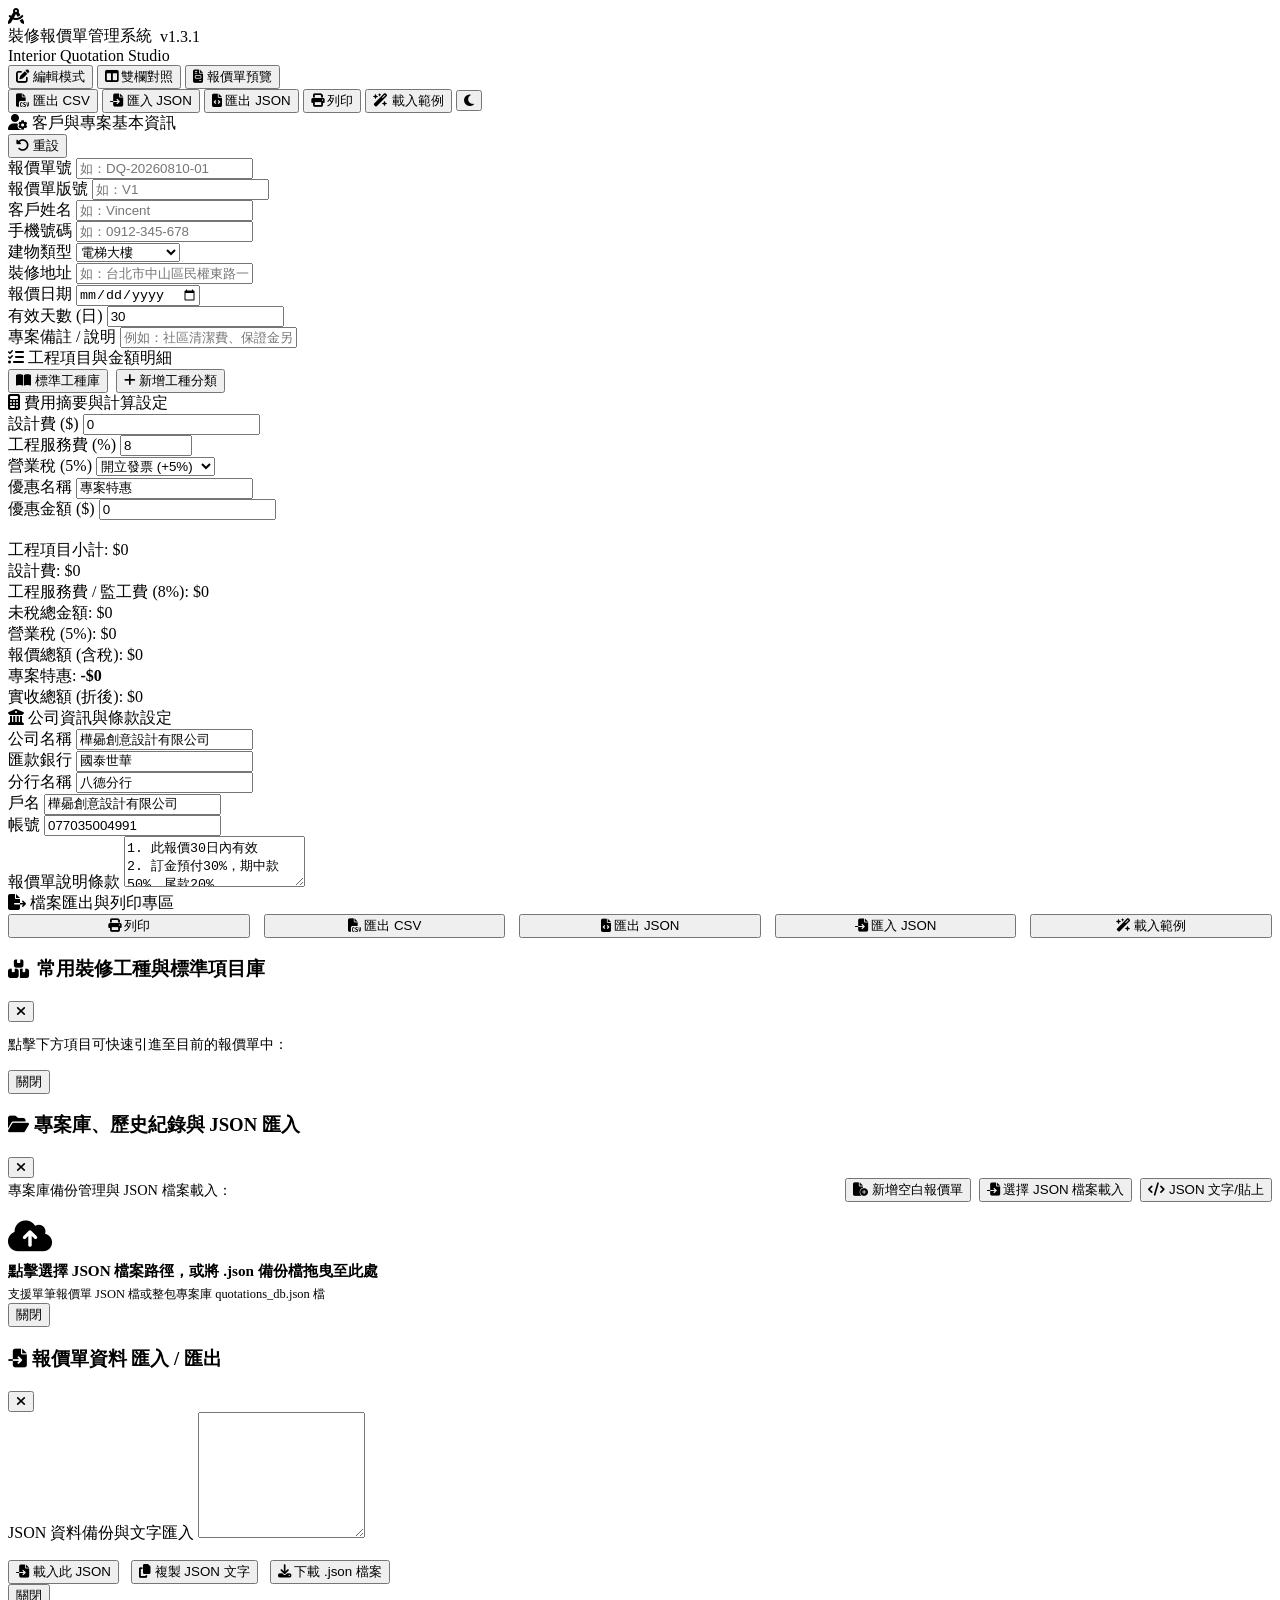
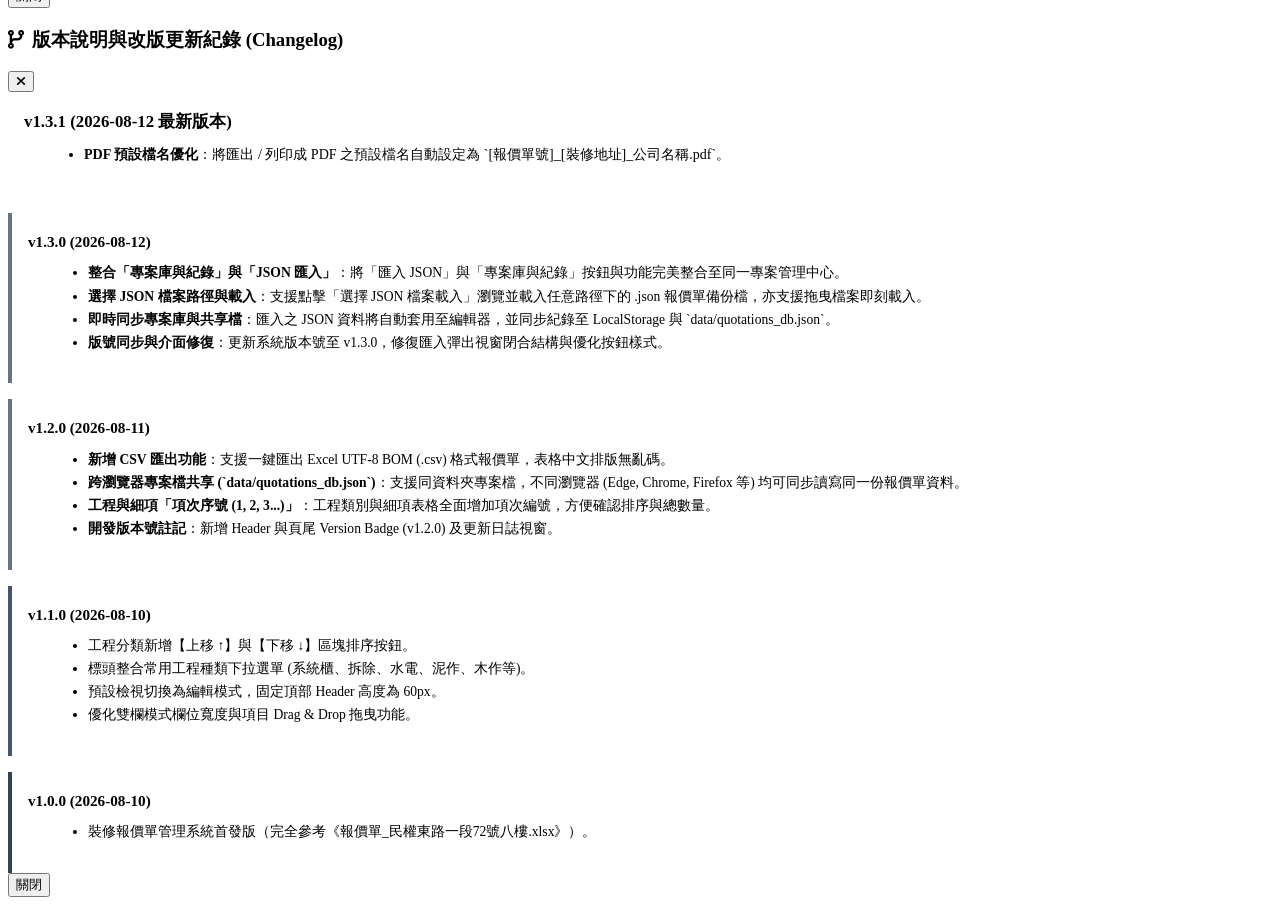
==== HX_quotation/index.html @ 58d7c498 "Create index.html" ====
<!DOCTYPE html>
<html lang="zh-TW" data-theme="light">

<head>
  <meta charset="UTF-8">
  <meta name="viewport" content="width=device-width, initial-scale=1.0">
  <title>室內裝修報價單管理系統 - 樺曏創意設計</title>
  <meta name="description" content="專業室內裝修報價單管理系統，支援項目新增修改刪除、工程小計自動計算、監工服務費與稅額計算、A4 報價單列印匯出。">
  <!-- FontAwesome Icons -->
  <link rel="stylesheet" href="https://cdnjs.cloudflare.com/ajax/libs/font-awesome/6.4.0/css/all.min.css">
  <link rel="stylesheet" href="styles.css">
</head>

<body>

  <!-- App Header -->
  <header class="app-header">
    <div class="brand">
      <div class="brand-icon">
        <i class="fa-solid fa-compass-drafting"></i>
      </div>
      <div>
        <div style="display: flex; align-items: center; gap: 0.5rem;">
          <div class="brand-title">裝修報價單管理系統</div>
          <span class="version-badge" onclick="openChangelogModal()" title="點擊查看版本歷史與更新紀錄">v1.3.1</span>
        </div>
        <div class="brand-subtitle">Interior Quotation Studio</div>
      </div>
    </div>

    <!-- Header Central Navigation & View Switcher -->
    <div class="view-tabs no-print">
      <button class="tab-btn active" id="btnModeEdit" onclick="setAppMode('edit')">
        <i class="fa-solid fa-pen-to-square"></i> 編輯模式
      </button>
      <button class="tab-btn" id="btnModeSplit" onclick="setAppMode('split')">
        <i class="fa-solid fa-columns"></i> 雙欄對照
      </button>
      <button class="tab-btn" id="btnModePreview" onclick="setAppMode('preview')">
        <i class="fa-solid fa-file-invoice"></i> 報價單預覽
      </button>
    </div>

    <!-- Header Actions -->
    <div class="header-actions no-print">
      <button class="btn btn-secondary btn-sm" onclick="exportCsvFile()" title="開啟資料夾選擇路徑匯出 CSV 表格檔">
        <i class="fa-solid fa-file-csv" style="color: var(--accent-amber);"></i> 匯出 CSV
      </button>
      <button class="btn btn-secondary btn-sm" onclick="triggerJsonFileInput()" title="開啟資料夾選擇 .json 檔匯入">
        <i class="fa-solid fa-file-import" style="color: var(--accent-amber);"></i> 匯入 JSON
      </button>
      <button class="btn btn-secondary btn-sm" onclick="downloadJsonFile()" title="開啟資料夾選擇路徑匯出 JSON 檔">
        <i class="fa-solid fa-file-code" style="color: var(--accent-amber);"></i> 匯出 JSON
      </button>
      <button class="btn btn-primary btn-sm" onclick="triggerPrint()" title="列印或儲存為 A4 PDF 報價單">
        <i class="fa-solid fa-print"></i> 列印
      </button>
      <button class="btn btn-secondary btn-sm" onclick="loadSampleData()" title="載入「民權東路一段72號八樓」範例資料">
        <i class="fa-solid fa-wand-magic-sparkles"></i> 載入範例
      </button>
      <button class="btn btn-secondary btn-icon" id="btnThemeToggle" onclick="toggleTheme()" title="切換深色/淺色主題">
        <i class="fa-solid fa-moon"></i>
      </button>
    </div>
  </header>

  <!-- Hidden File Input for JSON import -->
  <input type="file" id="modalJsonFileInput" accept=".json" style="display: none;" onchange="handleModalJsonFileSelect(event)">

  <!-- Main Container -->
  <main class="app-container" id="appContainer">

    <!-- ==================== LEFT COLUMN: EDITOR ==================== -->
    <section class="editor-section no-print" id="editorSection">

      <!-- 1. Client & Project Info Card -->
      <div class="card">
        <div class="card-header">
          <div class="card-title">
            <i class="fa-solid fa-user-gear"></i> 客戶與專案基本資訊
          </div>
          <button class="btn btn-secondary btn-sm" onclick="resetClientInfo()">
            <i class="fa-solid fa-rotate-left"></i> 重設
          </button>
        </div>
        <div class="form-grid">
          <div class="form-group">
            <label class="form-label" for="quoteNo">報價單號</label>
            <input type="text" class="form-control" id="quoteNo" placeholder="如：DQ-20260810-01"
              oninput="updateStateFromForm()">
          </div>
          <div class="form-group">
            <label class="form-label" for="quoteVersion">報價單版號</label>
            <input type="text" class="form-control" id="quoteVersion" placeholder="如：V1"
              oninput="updateStateFromForm()">
          </div>
          <div class="form-group">
            <label class="form-label" for="customerName">客戶姓名</label>
            <input type="text" class="form-control" id="customerName" placeholder="如：Vincent"
              oninput="updateStateFromForm()">
          </div>
          <div class="form-group">
            <label class="form-label" for="customerPhone">手機號碼</label>
            <input type="text" class="form-control" id="customerPhone" placeholder="如：0912-345-678"
              oninput="updateStateFromForm()">
          </div>
          <div class="form-group">
            <label class="form-label" for="propertyType">建物類型</label>
            <select class="form-control" id="propertyType" onchange="updateStateFromForm()">
              <option value="電梯大樓">電梯大樓</option>
              <option value="公寓">傳統公寓</option>
              <option value="透天厝/別墅">透天厝/別墅</option>
              <option value="商業空間">商業空間</option>
              <option value="預售屋/新成屋">預售屋/新成屋</option>
            </select>
          </div>
          <div class="form-group full-width">
            <label class="form-label" for="decorAddress">裝修地址</label>
            <input type="text" class="form-control" id="decorAddress" placeholder="如：台北市中山區民權東路一段72號八樓"
              oninput="updateStateFromForm()">
          </div>
          <div class="form-group">
            <label class="form-label" for="quoteDate">報價日期</label>
            <input type="date" class="form-control" id="quoteDate" onchange="updateStateFromForm()">
          </div>
          <div class="form-group">
            <label class="form-label" for="validDays">有效天數 (日)</label>
            <input type="number" class="form-control" id="validDays" value="30" min="1" oninput="updateStateFromForm()">
          </div>
          <div class="form-group full-width">
            <label class="form-label" for="projectMemo">專案備註 / 說明</label>
            <input type="text" class="form-control" id="projectMemo" placeholder="例如：社區清潔費、保證金另計"
              oninput="updateStateFromForm()">
          </div>
        </div>
      </div>

      <!-- 2. Quotation Items & Categories Editor -->
      <div class="card">
        <div class="card-header">
          <div class="card-title">
            <i class="fa-solid fa-list-check"></i> 工程項目與金額明細
          </div>
          <div style="display: flex; gap: 0.5rem;">
            <button class="btn btn-secondary btn-sm" onclick="openPresetItemsModal()">
              <i class="fa-solid fa-book-open"></i> 標準工種庫
            </button>
            <button class="btn btn-primary btn-sm" onclick="addCategory()">
              <i class="fa-solid fa-plus"></i> 新增工種分類
            </button>
          </div>
        </div>

        <!-- Dynamic Categories & Items Container -->
        <div id="categoriesContainer">
          <!-- Categories cards rendered dynamically via app.js -->
        </div>
      </div>

      <!-- 3. Fee & Tax Calculation Panel -->
      <div class="card">
        <div class="card-header">
          <div class="card-title">
            <i class="fa-solid fa-calculator"></i> 費用摘要與計算設定
          </div>
        </div>
        <div class="form-grid" style="margin-bottom: 1.25rem;">
          <div class="form-group">
            <label class="form-label" for="designFee">設計費 ($)</label>
            <input type="number" class="form-control" id="designFee" value="0" min="0" oninput="updateStateFromForm()">
          </div>
          <div class="form-group">
            <label class="form-label" for="serviceFeePercent">工程服務費 (%)</label>
            <input type="number" class="form-control" id="serviceFeePercent" value="8" min="0" max="100" step="0.5"
              oninput="updateStateFromForm()">
          </div>
          <div class="form-group">
            <label class="form-label" for="enableTax">營業稅 (5%)</label>
            <select class="form-control" id="enableTax" onchange="updateStateFromForm()">
              <option value="true" selected>開立發票 (+5%)</option>
              <option value="false">免開立發票 (0%)</option>
            </select>
          </div>
          <div class="form-group">
            <label class="form-label" for="discountName">優惠名稱</label>
            <input type="text" class="form-control" id="discountName" value="專案特惠" placeholder="如：專案特惠 / 簽約折抵"
              oninput="updateStateFromForm()">
          </div>
          <div class="form-group">
            <label class="form-label" for="discountAmount">優惠金額 ($)</label>
            <input type="number" class="form-control" id="discountAmount" value="0" min="0"
              oninput="updateStateFromForm()">
          </div>
        </div>

        <!-- Real-time Cost Calculation Live Summary Panel -->
        <div class="summary-panel">
          <div class="summary-row">
            <span class="label">工程項目小計:</span>
            <span class="value" id="calcEngSubtotal">$0</span>
          </div>
          <div class="summary-row">
            <span class="label">設計費:</span>
            <span class="value" id="calcDesignFee">$0</span>
          </div>
          <div class="summary-row">
            <span class="label">工程服務費 / 監工費 (<span id="calcServiceRate">8</span>%):</span>
            <span class="value" id="calcServiceFee">$0</span>
          </div>
          <div class="summary-row">
            <span class="label">未稅總金額:</span>
            <span class="value" id="calcUntaxedTotal">$0</span>
          </div>
          <div class="summary-row">
            <span class="label">營業稅 (5%):</span>
            <span class="value" id="calcTaxFee">$0</span>
          </div>
          <div class="summary-row">
            <span class="label">報價總額 (含稅):</span>
            <span class="value" id="calcGrandTotal">$0</span>
          </div>
          <div class="summary-row" id="calcDiscountRow">
            <span class="label" id="calcDiscountName">專案特惠:</span>
            <span class="value" id="calcDiscountAmount" style="color: var(--color-danger); font-weight: 600;">-$0</span>
          </div>
          <div class="summary-row total-row">
            <span class="label">實收總額 (折後):</span>
            <span class="value" id="calcFinalTotal">$0</span>
          </div>
        </div>
      </div>

      <!-- 4. Company Info, Terms & Signature Settings -->
      <div class="card">
        <div class="card-header">
          <div class="card-title">
            <i class="fa-solid fa-building-columns"></i> 公司資訊與條款設定
          </div>
        </div>
        <div class="form-grid">
          <div class="form-group">
            <label class="form-label" for="companyName">公司名稱</label>
            <input type="text" class="form-control" id="companyName" value="樺曏創意設計有限公司" oninput="updateStateFromForm()">
          </div>
          <div class="form-group">
            <label class="form-label" for="bankName">匯款銀行</label>
            <input type="text" class="form-control" id="bankName" value="國泰世華" oninput="updateStateFromForm()">
          </div>
          <div class="form-group">
            <label class="form-label" for="bankBranch">分行名稱</label>
            <input type="text" class="form-control" id="bankBranch" value="八德分行" oninput="updateStateFromForm()">
          </div>
          <div class="form-group">
            <label class="form-label" for="bankAccountName">戶名</label>
            <input type="text" class="form-control" id="bankAccountName" value="樺曏創意設計有限公司"
              oninput="updateStateFromForm()">
          </div>
          <div class="form-group full-width">
            <label class="form-label" for="bankAccountNo">帳號</label>
            <input type="text" class="form-control" id="bankAccountNo" value="077035004991"
              oninput="updateStateFromForm()">
          </div>
          <div class="form-group full-width">
            <label class="form-label" for="termsText">報價單說明條款</label>
            <textarea class="form-control" id="termsText" rows="3" oninput="updateStateFromForm()">1. 此報價30日內有效
2. 訂金預付30%，期中款50%、尾款20%
3. 工程含一年保固</textarea>
          </div>
        </div>
      </div>
      <div class="card">
        <div class="card-header">
          <div class="card-title">
            <i class="fa-solid fa-file-export"></i> 檔案匯出與列印專區
          </div>
        </div>
        <div style="display: flex; flex-wrap: wrap; gap: 0.85rem;">
          <button class="btn btn-primary" onclick="triggerPrint()" title="列印或儲存為 A4 PDF 報價單" style="flex: 1; min-width: 130px;">
            <i class="fa-solid fa-print"></i> 列印
          </button>
          <button class="btn btn-secondary" onclick="exportCsvFile()" title="開啟資料夾選擇路徑匯出 CSV 表格檔" style="flex: 1; min-width: 130px;">
            <i class="fa-solid fa-file-csv" style="color: var(--accent-amber);"></i> 匯出 CSV
          </button>
          <button class="btn btn-secondary" onclick="downloadJsonFile()" title="開啟資料夾選擇路徑匯出 JSON 檔" style="flex: 1; min-width: 130px;">
            <i class="fa-solid fa-file-code" style="color: var(--accent-amber);"></i> 匯出 JSON
          </button>
          <button class="btn btn-secondary" onclick="triggerJsonFileInput()" title="開啟資料夾選擇 .json 檔匯入" style="flex: 1; min-width: 130px;">
            <i class="fa-solid fa-file-import" style="color: var(--accent-amber);"></i> 匯入 JSON
          </button>
          <button class="btn btn-secondary" onclick="loadSampleData()" title="載入「民權東路一段72號八樓」範例資料" style="flex: 1; min-width: 130px;">
            <i class="fa-solid fa-wand-magic-sparkles"></i> 載入範例
          </button>
        </div>
      </div>

    </section>

    <!-- ==================== RIGHT COLUMN: LIVE PREVIEW ==================== -->
    <section class="preview-section" id="previewSection" style="display: none;">
      <div class="preview-container">

        <!-- Standard A4 Printed Quote Paper Format -->
        <div class="quote-paper" id="quotePaper">
          <div class="quote-header-title" id="prevCompanyName">樺曏創意設計有限公司</div>
          <div
            style="text-align: center; font-size: 14pt; font-weight: 700; color: #334155; margin-bottom: 14px; letter-spacing: 0.1em;">
            工程報價單
          </div>

          <!-- Top Client / Info Grid -->
          <div class="info-grid">
            <div>
              <div class="info-item"><span class="info-label">客戶姓名：</span><span class="info-val"
                  id="prevCustomerName">Vincent</span></div>
              <div class="info-item"><span class="info-label">聯絡電話：</span><span class="info-val"
                  id="prevCustomerPhone">0912-345-678</span></div>
              <div class="info-item"><span class="info-label">裝修地址：</span><span class="info-val"
                  id="prevDecorAddress">台北市中山區民權東路一段72號八樓</span></div>
              <div class="info-item"><span class="info-label">建物類型：</span><span class="info-val"
                  id="prevPropertyType">電梯大樓</span></div>
            </div>
            <div>
              <div class="info-item"><span class="info-label">報價單號：</span><span class="info-val"
                  id="prevQuoteNo">DQ-20260810-01</span></div>
              <div class="info-item"><span class="info-label">報價版號：</span><span class="info-val"
                  id="prevQuoteVersion">V1</span></div>
              <div class="info-item"><span class="info-label">報價日期：</span><span class="info-val"
                  id="prevQuoteDate">2026-08-10</span></div>
              <div class="info-item"><span class="info-label">有效日期：</span><span class="info-val"
                  id="prevValidDate">2026-09-09</span></div>
              <div class="info-item"><span class="info-label">備註說明：</span><span class="info-val"
                  id="prevProjectMemo">社區清潔費、保證金另計</span></div>
            </div>
          </div>

          <!-- Items Table -->
          <table class="preview-table">
            <thead>
              <tr>
                <th style="width: 8%; white-space: nowrap;">項次</th>
                <th style="width: 14%;">工種</th>
                <th style="width: 24%;">項目名稱</th>
                <th style="width: 19%;">規格說明</th>
                <th style="width: 7%;">數量</th>
                <th style="width: 7%;">單位</th>
                <th style="width: 9%;">單價</th>
                <th style="width: 12%;">複價(元)</th>
              </tr>
            </thead>
            <tbody id="prevItemsBody">
              <!-- Dynamically populated from JS -->
            </tbody>
          </table>

          <!-- Bottom Cost Summary Block -->
          <div class="summary-block">
            <table class="summary-table">
              <tr>
                <td class="sum-label">工程小計</td>
                <td class="sum-val" id="prevEngSubtotal">$0</td>
              </tr>
              <tr>
                <td class="sum-label">設計費</td>
                <td class="sum-val" id="prevDesignFee">$0</td>
              </tr>
              <tr>
                <td class="sum-label">工程服務費 (<span id="prevServiceRate">8</span>%)</td>
                <td class="sum-val" id="prevServiceFee">$0</td>
              </tr>
              <tr>
                <td class="sum-label">未稅金額</td>
                <td class="sum-val" id="prevUntaxedTotal">$0</td>
              </tr>
              <tr>
                <td class="sum-label">營業稅 (5%)</td>
                <td class="sum-val" id="prevTaxFee">$0</td>
              </tr>
              <tr>
                <td class="sum-label">報價總額 (含稅)</td>
                <td class="sum-val" id="prevGrandTotal">$0</td>
              </tr>
              <tr id="prevDiscountRow">
                <td class="sum-label" id="prevDiscountName">專案特惠</td>
                <td class="sum-val" id="prevDiscountAmount" style="color: #dc2626;">-$0</td>
              </tr>
              <tr class="grand-total">
                <td class="sum-label">實收總額</td>
                <td class="sum-val" id="prevFinalTotal">$0</td>
              </tr>
            </table>
          </div>

          <!-- Notes & Terms -->
          <div class="notes-block">
            <div class="notes-title">報價條款與說明：</div>
            <div id="prevTermsText" style="white-space: pre-line; line-height: 1.6;">
              1. 此報價30日內有效
              2. 訂金預付30%，期中款50%、尾款20%
              3. 工程含一年保固
            </div>
          </div>

          <!-- Payment Info -->
          <div class="notes-block" style="background: #f1f5f9;">
            <div class="notes-title">匯款帳號資訊：</div>
            <div>
              銀行：<span id="prevBankName" style="font-weight: 600;">國泰世華</span>
              (<span id="prevBankBranch">八德分行</span>) &nbsp;|&nbsp;
              戶名：<span id="prevBankAccountName" style="font-weight: 600;">樺曏創意設計有限公司</span> &nbsp;|&nbsp;
              帳號：<span id="prevBankAccountNo" style="font-weight: 700; font-family: monospace;">077035004991</span>
            </div>
          </div>

          <!-- Signatures -->
          <div class="signature-grid">
            <div class="signature-box">
              <strong>公司簽章</strong>
              <div style="margin-top: 8px; display: flex; justify-content: center; align-items: center; min-height: 170px;">
                <img src="公司章.jpg" alt="公司簽章" style="max-height: 170px; max-width: 300px; object-fit: contain;" onerror="this.style.display='none'">
              </div>
            </div>
            <div class="signature-box">
              <strong>客戶簽章</strong>
            </div>
          </div>

        </div>

      </div>
    </section>

  </main>

  <!-- ==================== MODALS ==================== -->

  <!-- Modal 1: Preset Standard Items Catalog -->
  <div class="modal-overlay" id="presetModal">
    <div class="modal-container">
      <div class="modal-header">
        <h3 style="display: flex; align-items: center; gap: 0.5rem;">
          <i class="fa-solid fa-boxes-stacked" style="color: var(--accent-amber);"></i>
          常用裝修工種與標準項目庫
        </h3>
        <button class="btn btn-secondary btn-icon" onclick="closePresetItemsModal()">
          <i class="fa-solid fa-xmark"></i>
        </button>
      </div>
      <div class="modal-body">
        <p style="color: var(--text-muted); font-size: 0.85rem; margin-bottom: 1rem;">
          點擊下方項目可快速引進至目前的報價單中：
        </p>
        <div class="preset-grid" id="presetItemsGrid">
          <!-- Populated from JS -->
        </div>
      </div>
      <div class="modal-footer">
        <button class="btn btn-secondary" onclick="closePresetItemsModal()">關閉</button>
      </div>
    </div>
  </div>

  <!-- Modal 2: Saved Quotes Manager & Integrated JSON Import -->
  <div class="modal-overlay" id="savedQuotesModal">
    <div class="modal-container">
      <!-- Hidden File Input for selecting JSON file path -->
      <input type="file" id="modalJsonFileInput" accept=".json" style="display: none;" onchange="handleModalJsonFileSelect(event)">
      
      <div class="modal-header">
        <h3><i class="fa-solid fa-folder-open" style="color: var(--accent-amber);"></i> 專案庫、歷史紀錄與 JSON 匯入</h3>
        <button class="btn btn-secondary btn-icon" onclick="closeSavedQuotesModal()">
          <i class="fa-solid fa-xmark"></i>
        </button>
      </div>
      <div class="modal-body">
        <div style="display: flex; justify-content: space-between; align-items: center; margin-bottom: 1rem; flex-wrap: wrap; gap: 0.5rem;">
          <span style="font-size: 0.9rem; color: var(--text-muted);">專案庫備份管理與 JSON 檔案載入：</span>
          <div style="display: flex; gap: 0.5rem;">
            <button class="btn btn-primary btn-sm" onclick="createNewQuote()">
              <i class="fa-solid fa-file-circle-plus"></i> 新增空白報價單
            </button>
            <button class="btn btn-secondary btn-sm" onclick="triggerJsonFileInput()">
              <i class="fa-solid fa-file-import" style="color: var(--accent-amber);"></i> 選擇 JSON 檔案載入
            </button>
            <button class="btn btn-secondary btn-sm" onclick="toggleJsonTextPanel()">
              <i class="fa-solid fa-code"></i> JSON 文字/貼上
            </button>
          </div>
        </div>

        <!-- Drag and Drop Dropzone -->
        <div class="json-dropzone" id="jsonDropzone" 
             ondragover="handleJsonDragOver(event)" 
             ondragleave="handleJsonDragLeave(event)" 
             ondrop="handleJsonDrop(event)"
             onclick="triggerJsonFileInput()">
          <i class="fa-solid fa-cloud-arrow-up" style="font-size: 2.2rem; color: var(--accent-amber); margin-bottom: 0.5rem;"></i>
          <div style="font-weight: 600; font-size: 0.95rem; color: var(--text-main);">
            點擊選擇 JSON 檔案路徑，或將 .json 備份檔拖曳至此處
          </div>
          <div style="font-size: 0.78rem; color: var(--text-dim); margin-top: 0.25rem;">
            支援單筆報價單 JSON 檔或整包專案庫 quotations_db.json 檔
          </div>
        </div>

        <!-- Collapsible JSON Text Panel -->
        <div id="jsonTextPanel" style="display: none; margin-bottom: 1.25rem; background: var(--bg-card); padding: 1rem; border-radius: var(--radius-md); border: 1px solid var(--border-color);">
          <div class="form-group" style="margin-bottom: 0.75rem;">
            <label class="form-label" for="jsonTextArea">JSON 資料備份與貼上匯入</label>
            <textarea class="form-control" id="jsonTextArea" rows="6"
              style="font-family: var(--font-mono); font-size: 0.8rem;" placeholder="貼上 JSON 報價單資料內容..."></textarea>
          </div>
          <div style="display: flex; gap: 0.75rem;">
            <button class="btn btn-primary btn-sm" onclick="importJsonText()">
              <i class="fa-solid fa-file-import"></i> 載入文字 JSON
            </button>
            <button class="btn btn-secondary btn-sm" onclick="copyJsonText()">
              <i class="fa-solid fa-copy"></i> 複製目前 JSON
            </button>
            <button class="btn btn-secondary btn-sm" onclick="downloadJsonFile()">
              <i class="fa-solid fa-download"></i> 下載 JSON 檔
            </button>
          </div>
        </div>

        <div id="savedQuotesList" style="display: flex; flex-direction: column; gap: 0.75rem;">
          <!-- Populated from JS -->
        </div>
      </div>
      <div class="modal-footer">
        <button class="btn btn-secondary" onclick="closeSavedQuotesModal()">關閉</button>
      </div>
    </div>
  </div>

  <!-- Modal 3: Import / Export JSON (Retained for backup compatibility) -->
  <div class="modal-overlay" id="importExportModal">
    <div class="modal-container">
      <div class="modal-header">
        <h3><i class="fa-solid fa-file-import" style="color: var(--accent-amber);"></i> 報價單資料 匯入 / 匯出</h3>
        <button class="btn btn-secondary btn-icon" onclick="closeImportExportModal()">
          <i class="fa-solid fa-xmark"></i>
        </button>
      </div>
      <div class="modal-body">
        <div class="form-group" style="margin-bottom: 1rem;">
          <label class="form-label" for="jsonTextAreaModal3">JSON 資料備份與文字匯入</label>
          <textarea class="form-control" id="jsonTextAreaModal3" rows="8"
            style="font-family: var(--font-mono); font-size: 0.8rem;"></textarea>
        </div>
        <div style="display: flex; gap: 0.75rem; flex-wrap: wrap;">
          <button class="btn btn-primary btn-sm" onclick="importJsonTextModal3()">
            <i class="fa-solid fa-file-import"></i> 載入此 JSON
          </button>
          <button class="btn btn-secondary btn-sm" onclick="copyJsonText()">
            <i class="fa-solid fa-copy"></i> 複製 JSON 文字
          </button>
          <button class="btn btn-secondary btn-sm" onclick="downloadJsonFile()">
            <i class="fa-solid fa-download"></i> 下載 .json 檔案
          </button>
        </div>
      </div>
      <div class="modal-footer">
        <button class="btn btn-secondary" onclick="closeImportExportModal()">關閉</button>
      </div>
    </div>
  </div>

  <!-- Modal 4: Version Changelog Modal -->
  <div class="modal-overlay" id="changelogModal">
    <div class="modal-container">
      <div class="modal-header">
        <h3 style="display: flex; align-items: center; gap: 0.5rem;">
          <i class="fa-solid fa-code-branch" style="color: var(--accent-amber);"></i>
          版本說明與改版更新紀錄 (Changelog)
        </h3>
        <button class="btn btn-secondary btn-icon" onclick="closeChangelogModal()">
          <i class="fa-solid fa-xmark"></i>
        </button>
      </div>
      <div class="modal-body" style="line-height: 1.7;">
        <div style="background: var(--bg-input); padding: 1rem; border-radius: var(--radius-md); border-left: 4px solid var(--accent-amber); margin-bottom: 1rem;">
          <div style="font-weight: 700; color: var(--accent-amber); font-size: 1.05rem;">
            v1.3.1 (2026-08-12 最新版本)
          </div>
          <ul style="margin-left: 1.25rem; font-size: 0.88rem; color: var(--text-main); margin-top: 0.4rem;">
            <li><strong>PDF 預設檔名優化</strong>：將匯出 / 列印成 PDF 之預設檔名自動設定為 `[報價單號]_[裝修地址]_公司名稱.pdf`。</li>
          </ul>
        </div>

        <div style="background: var(--bg-input); padding: 1rem; border-radius: var(--radius-md); border-left: 4px solid #64748b; margin-bottom: 1rem;">
          <div style="font-weight: 700; color: var(--text-main); font-size: 0.95rem;">
            v1.3.0 (2026-08-12)
          </div>
          <ul style="margin-left: 1.25rem; font-size: 0.85rem; color: var(--text-muted); margin-top: 0.4rem;">
            <li><strong>整合「專案庫與紀錄」與「JSON 匯入」</strong>：將「匯入 JSON」與「專案庫與紀錄」按鈕與功能完美整合至同一專案管理中心。</li>
            <li><strong>選擇 JSON 檔案路徑與載入</strong>：支援點擊「選擇 JSON 檔案載入」瀏覽並載入任意路徑下的 .json 報價單備份檔，亦支援拖曳檔案即刻載入。</li>
            <li><strong>即時同步專案庫與共享檔</strong>：匯入之 JSON 資料將自動套用至編輯器，並同步紀錄至 LocalStorage 與 `data/quotations_db.json`。</li>
            <li><strong>版號同步與介面修復</strong>：更新系統版本號至 v1.3.0，修復匯入彈出視窗閉合結構與優化按鈕樣式。</li>
          </ul>
        </div>

        <div style="background: var(--bg-input); padding: 1rem; border-radius: var(--radius-md); border-left: 4px solid #64748b; margin-bottom: 1rem;">
          <div style="font-weight: 700; color: var(--text-main); font-size: 0.95rem;">
            v1.2.0 (2026-08-11)
          </div>
          <ul style="margin-left: 1.25rem; font-size: 0.85rem; color: var(--text-muted); margin-top: 0.4rem;">
            <li><strong>新增 CSV 匯出功能</strong>：支援一鍵匯出 Excel UTF-8 BOM (.csv) 格式報價單，表格中文排版無亂碼。</li>
            <li><strong>跨瀏覽器專案檔共享 (`data/quotations_db.json`)</strong>：支援同資料夾專案檔，不同瀏覽器 (Edge, Chrome, Firefox 等) 均可同步讀寫同一份報價單資料。</li>
            <li><strong>工程與細項「項次序號 (1, 2, 3...)」</strong>：工程類別與細項表格全面增加項次編號，方便確認排序與總數量。</li>
            <li><strong>開發版本號註記</strong>：新增 Header 與頁尾 Version Badge (v1.2.0) 及更新日誌視窗。</li>
          </ul>
        </div>

        <div style="background: var(--bg-input); padding: 1rem; border-radius: var(--radius-md); border-left: 4px solid #475569; margin-bottom: 1rem;">
          <div style="font-weight: 700; color: var(--text-main); font-size: 0.95rem;">
            v1.1.0 (2026-08-10)
          </div>
          <ul style="margin-left: 1.25rem; font-size: 0.85rem; color: var(--text-muted); margin-top: 0.4rem;">
            <li>工程分類新增【上移 ↑】與【下移 ↓】區塊排序按鈕。</li>
            <li>標頭整合常用工程種類下拉選單 (系統櫃、拆除、水電、泥作、木作等)。</li>
            <li>預設檢視切換為編輯模式，固定頂部 Header 高度為 60px。</li>
            <li>優化雙欄模式欄位寬度與項目 Drag & Drop 拖曳功能。</li>
          </ul>
        </div>

        <div style="background: var(--bg-input); padding: 1rem; border-radius: var(--radius-md); border-left: 4px solid #334155;">
          <div style="font-weight: 700; color: var(--text-main); font-size: 0.95rem;">
            v1.0.0 (2026-08-10)
          </div>
          <ul style="margin-left: 1.25rem; font-size: 0.85rem; color: var(--text-muted); margin-top: 0.4rem;">
            <li>裝修報價單管理系統首發版（完全參考《報價單_民權東路一段72號八樓.xlsx》）。</li>
          </ul>
        </div>
      </div>
      <div class="modal-footer">
        <button class="btn btn-secondary" onclick="closeChangelogModal()">關閉</button>
      </div>
    </div>
  </div>

  <script src="app.js"></script>
</body>

</html>
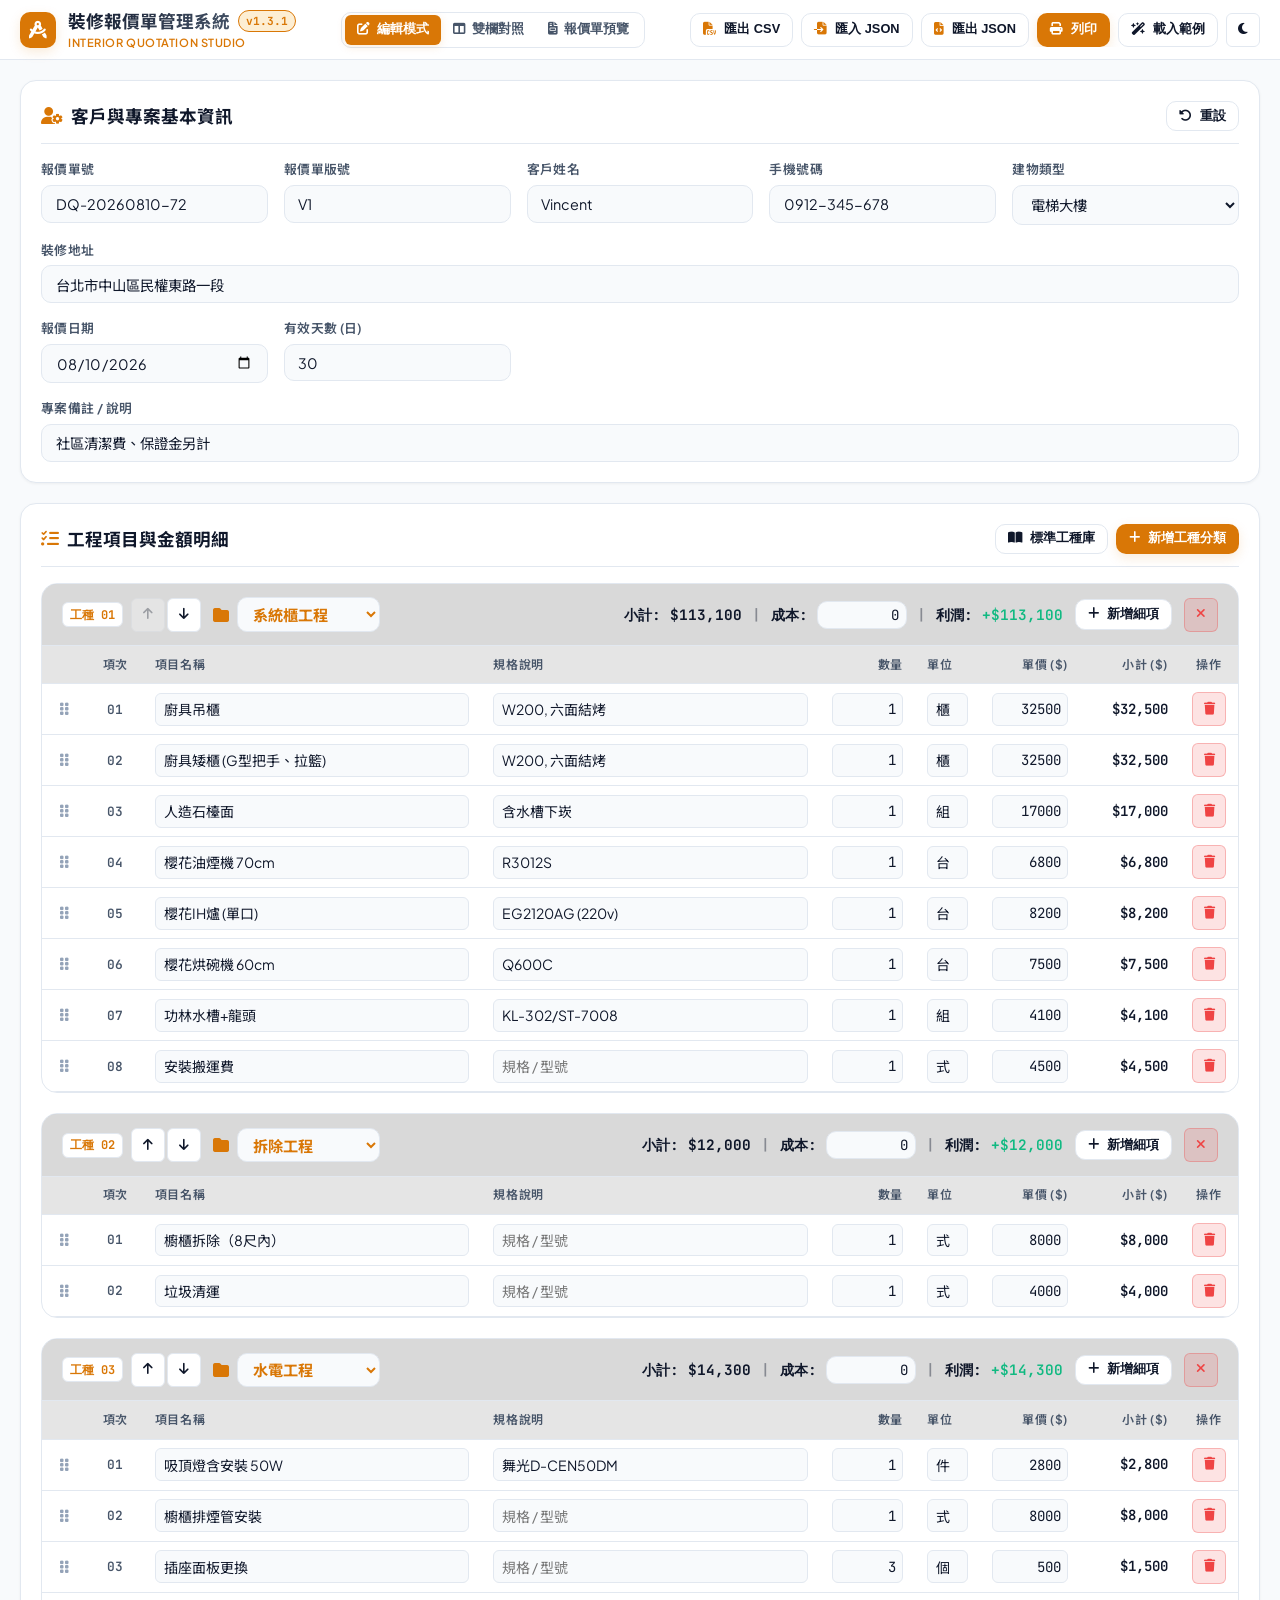
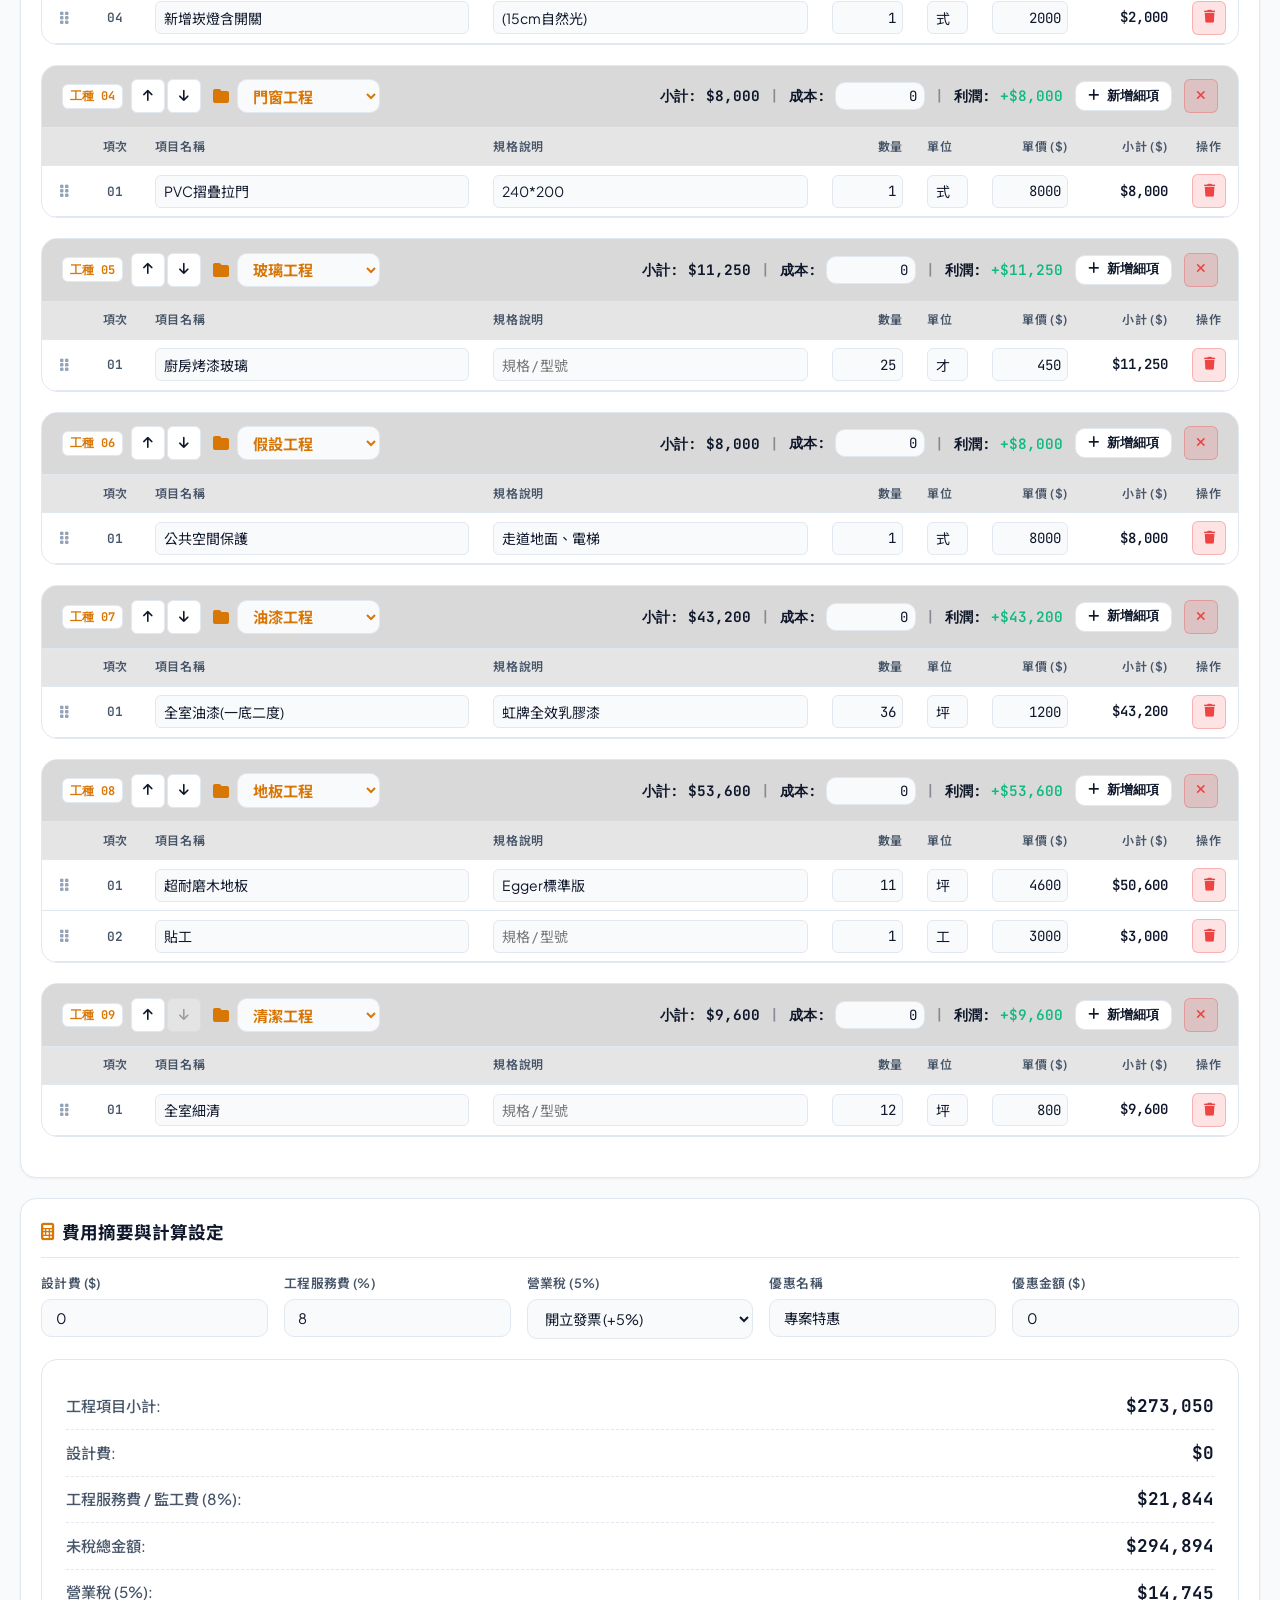
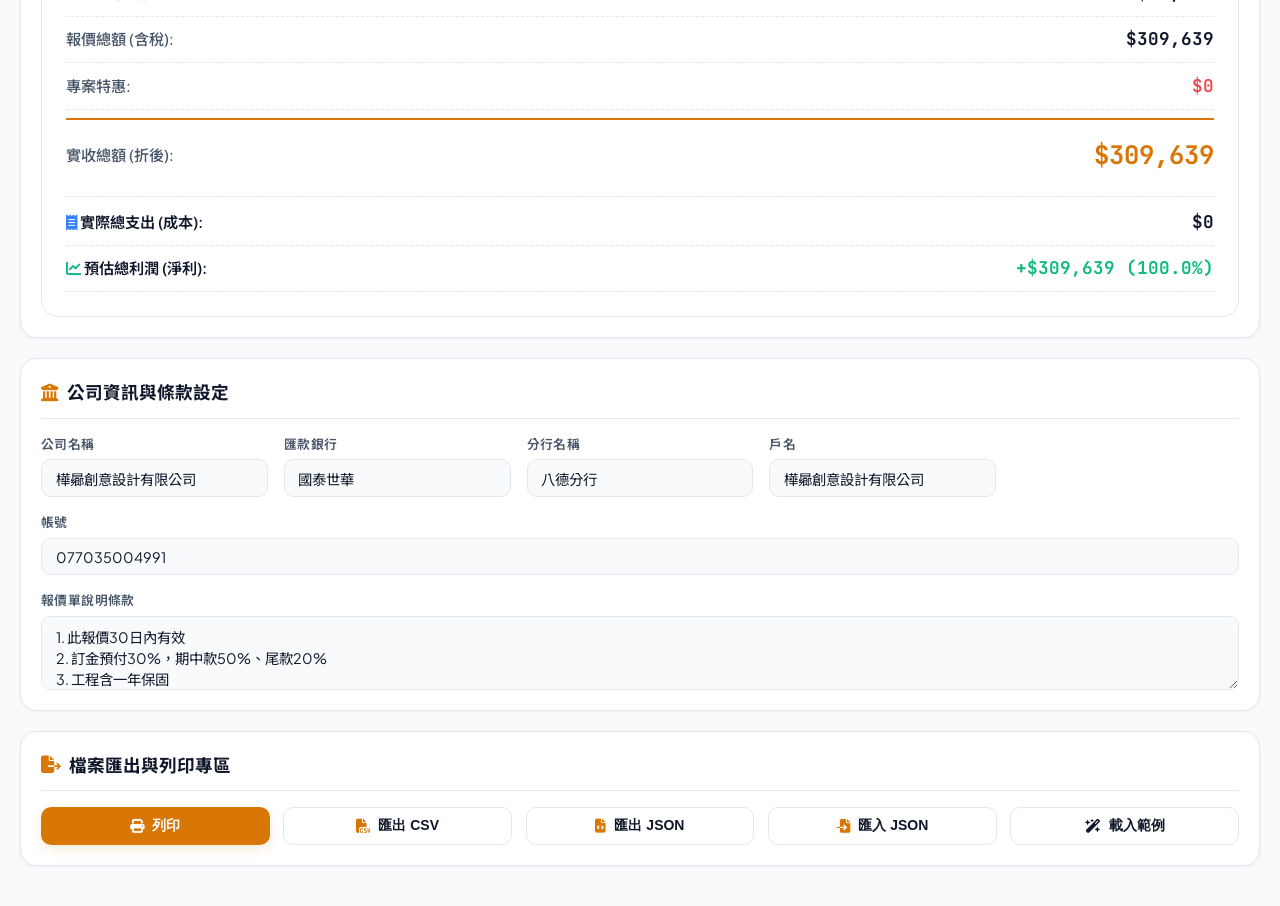
==== commit 78375d42: "Add files via upload" ====
--- a/HX_quotation/index.html
+++ b/HX_quotation/index.html
@@ -226,6 +226,19 @@
           <div class="summary-row total-row">
             <span class="label">實收總額 (折後):</span>
             <span class="value" id="calcFinalTotal">$0</span>
+          </div>
+          <!-- Internal Cost & Profit Real-time Calculation -->
+          <div class="summary-row internal-profit-row" style="margin-top: 0.75rem; padding-top: 0.75rem; border-top: 1px dashed var(--border-color);">
+            <span class="label" style="color: var(--text-main); font-weight: 600;">
+              <i class="fa-solid fa-receipt" style="color: var(--color-info);"></i> 實際總支出 (成本):
+            </span>
+            <span class="value" id="calcTotalExpense" style="color: var(--text-main); font-weight: 700;">$0</span>
+          </div>
+          <div class="summary-row internal-profit-row">
+            <span class="label" style="color: var(--text-main); font-weight: 600;">
+              <i class="fa-solid fa-chart-line" style="color: var(--color-success);"></i> 預估總利潤 (淨利):
+            </span>
+            <span class="value" id="calcTotalProfit" style="color: var(--color-success); font-weight: 700;">$0 (0.0%)</span>
           </div>
         </div>
       </div>
@@ -352,51 +365,54 @@
             </tbody>
           </table>
 
-          <!-- Bottom Cost Summary Block -->
-          <div class="summary-block">
-            <table class="summary-table">
-              <tr>
-                <td class="sum-label">工程小計</td>
-                <td class="sum-val" id="prevEngSubtotal">$0</td>
-              </tr>
-              <tr>
-                <td class="sum-label">設計費</td>
-                <td class="sum-val" id="prevDesignFee">$0</td>
-              </tr>
-              <tr>
-                <td class="sum-label">工程服務費 (<span id="prevServiceRate">8</span>%)</td>
-                <td class="sum-val" id="prevServiceFee">$0</td>
-              </tr>
-              <tr>
-                <td class="sum-label">未稅金額</td>
-                <td class="sum-val" id="prevUntaxedTotal">$0</td>
-              </tr>
-              <tr>
-                <td class="sum-label">營業稅 (5%)</td>
-                <td class="sum-val" id="prevTaxFee">$0</td>
-              </tr>
-              <tr>
-                <td class="sum-label">報價總額 (含稅)</td>
-                <td class="sum-val" id="prevGrandTotal">$0</td>
-              </tr>
-              <tr id="prevDiscountRow">
-                <td class="sum-label" id="prevDiscountName">專案特惠</td>
-                <td class="sum-val" id="prevDiscountAmount" style="color: #dc2626;">-$0</td>
-              </tr>
-              <tr class="grand-total">
-                <td class="sum-label">實收總額</td>
-                <td class="sum-val" id="prevFinalTotal">$0</td>
-              </tr>
-            </table>
-          </div>
-
-          <!-- Notes & Terms -->
-          <div class="notes-block">
-            <div class="notes-title">報價條款與說明：</div>
-            <div id="prevTermsText" style="white-space: pre-line; line-height: 1.6;">
-              1. 此報價30日內有效
-              2. 訂金預付30%，期中款50%、尾款20%
-              3. 工程含一年保固
+          <!-- Bottom Section: Terms & Cost Summary side-by-side -->
+          <div class="bottom-flex-block">
+            <!-- Notes & Terms -->
+            <div class="notes-block terms-flex-item">
+              <div class="notes-title">報價條款與說明：</div>
+              <div id="prevTermsText" style="white-space: pre-line; line-height: 1.6;">
+                1. 此報價30日內有效
+                2. 訂金預付30%，期中款50%、尾款20%
+                3. 工程含一年保固
+              </div>
+            </div>
+
+            <!-- Bottom Cost Summary Block -->
+            <div class="summary-block summary-flex-item">
+              <table class="summary-table">
+                <tr>
+                  <td class="sum-label">工程小計</td>
+                  <td class="sum-val" id="prevEngSubtotal">$0</td>
+                </tr>
+                <tr>
+                  <td class="sum-label">設計費</td>
+                  <td class="sum-val" id="prevDesignFee">$0</td>
+                </tr>
+                <tr>
+                  <td class="sum-label">工程服務費 (<span id="prevServiceRate">8</span>%)</td>
+                  <td class="sum-val" id="prevServiceFee">$0</td>
+                </tr>
+                <tr>
+                  <td class="sum-label">未稅金額</td>
+                  <td class="sum-val" id="prevUntaxedTotal">$0</td>
+                </tr>
+                <tr>
+                  <td class="sum-label">營業稅 (5%)</td>
+                  <td class="sum-val" id="prevTaxFee">$0</td>
+                </tr>
+                <tr>
+                  <td class="sum-label">報價總額 (含稅)</td>
+                  <td class="sum-val" id="prevGrandTotal">$0</td>
+                </tr>
+                <tr id="prevDiscountRow">
+                  <td class="sum-label" id="prevDiscountName">專案特惠</td>
+                  <td class="sum-val" id="prevDiscountAmount" style="color: #dc2626;">-$0</td>
+                </tr>
+                <tr class="grand-total">
+                  <td class="sum-label">實收總額</td>
+                  <td class="sum-val" id="prevFinalTotal">$0</td>
+                </tr>
+              </table>
             </div>
           </div>
 
@@ -641,4 +657,4 @@
   <script src="app.js"></script>
 </body>
 
-</html>
+</html>
--- a/HX_quotation/styles.css
+++ b/HX_quotation/styles.css
@@ -0,0 +1,1123 @@
+/* ==========================================================================
+   裝修報價單管理系統 - Modern Architectural Design System
+   ========================================================================== */
+
+@import url('https://fonts.googleapis.com/css2?family=Plus+Jakarta+Sans:wght@400;500;600;700&family=Noto+Sans+TC:wght@400;500;700&family=JetBrains+Mono:wght@400;600&display=swap');
+
+:root {
+  /* Color Palette - Premium Slate & Warm Amber */
+  --bg-primary: #0b0f19;
+  --bg-secondary: #111827;
+  --bg-card: #1f293d;
+  --bg-card-hover: #28354e;
+  --bg-input: #151d2a;
+  
+  --border-color: rgba(255, 255, 255, 0.08);
+  --border-focus: #f59e0b;
+  
+  --text-main: #f3f4f6;
+  --text-muted: #9ca3af;
+  --text-dim: #6b7280;
+  
+  --accent-amber: #f59e0b;
+  --accent-amber-hover: #d97706;
+  --accent-gold: #fbbf24;
+  --accent-glow: rgba(245, 158, 11, 0.25);
+  
+  --color-success: #10b981;
+  --color-danger: #ef4444;
+  --color-danger-hover: #dc2626;
+  --color-info: #3b82f6;
+  
+  /* Fonts */
+  --font-sans: 'Plus Jakarta Sans', 'Noto Sans TC', -apple-system, BlinkMacSystemFont, sans-serif;
+  --font-mono: 'JetBrains Mono', monospace;
+  
+  /* Shadows & Glassmorphism */
+  --shadow-sm: 0 2px 4px rgba(0, 0, 0, 0.2);
+  --shadow-md: 0 8px 16px rgba(0, 0, 0, 0.3);
+  --shadow-lg: 0 20px 30px rgba(0, 0, 0, 0.4);
+  --glass-bg: rgba(31, 41, 61, 0.7);
+  --glass-border: rgba(255, 255, 255, 0.12);
+  
+  /* Border Radius */
+  --radius-sm: 6px;
+  --radius-md: 10px;
+  --radius-lg: 16px;
+  --radius-full: 9999px;
+  
+  --transition-fast: all 0.2s cubic-bezier(0.4, 0, 0.2, 1);
+  --transition-normal: all 0.3s cubic-bezier(0.4, 0, 0.2, 1);
+}
+
+/* Light Theme Overrides */
+[data-theme="light"] {
+  --bg-primary: #f8fafc;
+  --bg-secondary: #ffffff;
+  --bg-card: #ffffff;
+  --bg-card-hover: #f1f5f9;
+  --bg-input: #f8fafc;
+  
+  --border-color: #e2e8f0;
+  --border-focus: #d97706;
+  
+  --text-main: #0f172a;
+  --text-muted: #475569;
+  --text-dim: #94a3b8;
+  
+  --accent-amber: #d97706;
+  --accent-amber-hover: #b45309;
+  --accent-glow: rgba(217, 119, 6, 0.15);
+  
+  --shadow-sm: 0 1px 3px rgba(0, 0, 0, 0.05);
+  --shadow-md: 0 4px 12px rgba(0, 0, 0, 0.08);
+  --shadow-lg: 0 12px 24px rgba(0, 0, 0, 0.12);
+  --glass-bg: rgba(255, 255, 255, 0.85);
+  --glass-border: rgba(0, 0, 0, 0.08);
+}
+
+/* Global Reset */
+*, *::before, *::after {
+  box-sizing: border-box;
+  margin: 0;
+  padding: 0;
+}
+
+body {
+  font-family: var(--font-sans);
+  background-color: var(--bg-primary);
+  color: var(--text-main);
+  line-height: 1.5;
+  min-height: 100vh;
+  overflow-x: hidden;
+}
+
+/* App Header */
+.app-header {
+  background: var(--bg-secondary);
+  border-bottom: 1px solid var(--border-color);
+  padding: 0 1.25rem;
+  height: 60px;
+  min-height: 60px;
+  max-height: 60px;
+  position: sticky;
+  top: 0;
+  z-index: 100;
+  backdrop-filter: blur(12px);
+  display: flex;
+  justify-content: space-between;
+  align-items: center;
+  gap: 1rem;
+  box-sizing: border-box;
+  overflow: visible;
+}
+
+.brand {
+  display: flex;
+  align-items: center;
+  gap: 0.75rem;
+  flex-shrink: 0;
+}
+
+.brand-icon {
+  width: 36px;
+  height: 36px;
+  background: linear-gradient(135deg, var(--accent-amber), #d97706);
+  border-radius: var(--radius-md);
+  display: flex;
+  align-items: center;
+  justify-content: center;
+  color: #fff;
+  font-size: 1.1rem;
+  box-shadow: 0 4px 12px var(--accent-glow);
+}
+
+.brand-title {
+  font-size: 1.1rem;
+  font-weight: 700;
+  background: linear-gradient(135deg, var(--text-main), var(--text-muted));
+  -webkit-background-clip: text;
+  -webkit-text-fill-color: transparent;
+  white-space: nowrap;
+}
+
+.brand-subtitle {
+  font-size: 0.7rem;
+  color: var(--accent-amber);
+  letter-spacing: 0.05em;
+  font-weight: 600;
+  text-transform: uppercase;
+  white-space: nowrap;
+}
+
+.version-badge {
+  background: rgba(245, 158, 11, 0.18);
+  border: 1px solid var(--accent-amber);
+  color: var(--accent-amber);
+  font-size: 0.7rem;
+  font-weight: 700;
+  padding: 0.1rem 0.45rem;
+  border-radius: var(--radius-full);
+  cursor: pointer;
+  transition: var(--transition-fast);
+  font-family: var(--font-mono);
+  display: inline-block;
+  vertical-align: middle;
+}
+
+.version-badge:hover {
+  background: var(--accent-amber);
+  color: #ffffff;
+  box-shadow: 0 2px 8px var(--accent-glow);
+}
+
+.header-actions {
+  display: flex;
+  align-items: center;
+  gap: 0.5rem;
+  flex-shrink: 0;
+  overflow-x: auto;
+  scrollbar-width: none;
+}
+
+.header-actions::-webkit-scrollbar {
+  display: none;
+}
+
+.header-actions .btn {
+  height: 34px;
+  padding: 0 0.75rem;
+  font-size: 0.8rem;
+}
+
+.header-actions .btn-icon {
+  width: 34px;
+  height: 34px;
+  padding: 0;
+}
+
+/* App Layout */
+.app-container {
+  display: grid;
+  grid-template-columns: 1fr;
+  max-width: 1600px;
+  margin: 0 auto;
+  padding: 1.25rem;
+  gap: 1.25rem;
+}
+
+@media (min-width: 1024px) {
+  .app-container.split-mode {
+    grid-template-columns: minmax(0, 1.25fr) minmax(0, 0.75fr);
+  }
+}
+
+/* View Mode Navigation Tabs */
+.view-tabs {
+  display: flex;
+  align-items: center;
+  background: var(--bg-secondary);
+  padding: 3px;
+  border-radius: var(--radius-md);
+  border: 1px solid var(--border-color);
+  height: 36px;
+  box-sizing: border-box;
+  flex-shrink: 0;
+}
+
+.tab-btn {
+  height: 30px;
+  padding: 0 0.75rem;
+  font-size: 0.8rem;
+  font-weight: 600;
+  color: var(--text-muted);
+  border: none;
+  background: transparent;
+  border-radius: var(--radius-sm);
+  cursor: pointer;
+  transition: var(--transition-fast);
+  display: inline-flex;
+  align-items: center;
+  gap: 0.4rem;
+  white-space: nowrap;
+}
+
+.tab-btn.active {
+  background: var(--accent-amber);
+  color: #ffffff;
+  box-shadow: 0 2px 8px var(--accent-glow);
+}
+
+/* General Buttons */
+.btn {
+  display: inline-flex;
+  align-items: center;
+  justify-content: center;
+  gap: 0.5rem;
+  padding: 0.55rem 1.1rem;
+  font-size: 0.875rem;
+  font-weight: 600;
+  border-radius: var(--radius-md);
+  border: 1px solid transparent;
+  cursor: pointer;
+  transition: var(--transition-fast);
+  text-decoration: none;
+  white-space: nowrap;
+}
+
+.btn-primary {
+  background: linear-gradient(135deg, var(--accent-amber), #d97706);
+  color: #ffffff;
+  box-shadow: 0 4px 12px var(--accent-glow);
+}
+
+.btn-primary:hover {
+  background: linear-gradient(135deg, #f59e0b, #b45309);
+  transform: translateY(-1px);
+  box-shadow: 0 6px 16px var(--accent-glow);
+}
+
+.btn-secondary {
+  background: var(--bg-card);
+  border: 1px solid var(--border-color);
+  color: var(--text-main);
+}
+
+.btn-secondary:hover {
+  background: var(--bg-card-hover);
+  border-color: var(--accent-amber);
+  color: var(--accent-amber);
+}
+
+.btn-danger {
+  background: rgba(239, 68, 68, 0.15);
+  border: 1px solid rgba(239, 68, 68, 0.3);
+  color: var(--color-danger);
+}
+
+.btn-danger:hover {
+  background: var(--color-danger);
+  color: #ffffff;
+}
+
+.btn-sm {
+  padding: 0.35rem 0.75rem;
+  font-size: 0.8rem;
+}
+
+.btn-icon {
+  padding: 0.4rem;
+  width: 34px;
+  height: 34px;
+  border-radius: var(--radius-sm);
+}
+
+/* Card Components */
+.card {
+  background: var(--bg-card);
+  border: 1px solid var(--border-color);
+  border-radius: var(--radius-lg);
+  padding: 1.25rem;
+  margin-bottom: 1.25rem;
+  box-shadow: var(--shadow-sm);
+  transition: var(--transition-normal);
+}
+
+.card-header {
+  display: flex;
+  justify-content: space-between;
+  align-items: center;
+  margin-bottom: 1rem;
+  padding-bottom: 0.75rem;
+  border-bottom: 1px solid var(--border-color);
+}
+
+.card-title {
+  font-size: 1.1rem;
+  font-weight: 700;
+  display: flex;
+  align-items: center;
+  gap: 0.5rem;
+  color: var(--text-main);
+}
+
+.card-title i {
+  color: var(--accent-amber);
+}
+
+/* Form Controls */
+.form-grid {
+  display: grid;
+  grid-template-columns: repeat(auto-fit, minmax(220px, 1fr));
+  gap: 1rem;
+}
+
+.form-group {
+  display: flex;
+  flex-direction: column;
+  gap: 0.35rem;
+}
+
+.form-group.full-width {
+  grid-column: 1 / -1;
+}
+
+.form-label {
+  font-size: 0.8rem;
+  font-weight: 600;
+  color: var(--text-muted);
+  text-transform: uppercase;
+  letter-spacing: 0.03em;
+}
+
+.form-control {
+  width: 100%;
+  padding: 0.55rem 0.85rem;
+  background: var(--bg-input);
+  border: 1px solid var(--border-color);
+  border-radius: var(--radius-md);
+  color: var(--text-main);
+  font-size: 0.9rem;
+  font-family: inherit;
+  transition: var(--transition-fast);
+}
+
+.form-control:focus {
+  outline: none;
+  border-color: var(--border-focus);
+  box-shadow: 0 0 0 3px var(--accent-glow);
+}
+
+textarea.form-control {
+  resize: vertical;
+  min-height: 70px;
+}
+
+/* Category Section Cards in Editor */
+.category-card {
+  background: var(--bg-card);
+  border: 1px solid var(--border-color);
+  border-radius: var(--radius-lg);
+  margin-bottom: 1.25rem;
+  overflow: hidden;
+  transition: var(--transition-normal);
+}
+
+.category-card:hover {
+  border-color: rgba(245, 158, 11, 0.3);
+}
+
+.category-header {
+  background: rgba(0, 0, 0, 0.15);
+  padding: 0.85rem 1.25rem;
+  display: flex;
+  justify-content: space-between;
+  align-items: center;
+  border-bottom: 1px solid var(--border-color);
+}
+
+.category-name-input {
+  font-size: 1rem;
+  font-weight: 700;
+  background: var(--bg-input);
+  border: 1px solid var(--border-color);
+  color: var(--accent-amber);
+  padding: 0.35rem 0.65rem;
+  border-radius: var(--radius-md);
+  transition: var(--transition-fast);
+}
+
+.category-name-input:focus, .category-name-input:hover {
+  border-color: var(--accent-amber);
+  box-shadow: 0 0 0 3px var(--accent-glow);
+}
+
+.category-select-dropdown {
+  background: var(--bg-input);
+  border: 1px solid var(--border-color);
+  color: var(--accent-amber);
+  font-weight: 700;
+  font-size: 0.95rem;
+  padding: 0.35rem 0.65rem;
+  border-radius: var(--radius-md);
+  outline: none;
+  cursor: pointer;
+  font-family: inherit;
+  transition: var(--transition-fast);
+}
+
+.category-select-dropdown:hover, .category-select-dropdown:focus {
+  border-color: var(--accent-amber);
+  box-shadow: 0 0 0 3px var(--accent-glow);
+}
+
+.category-select-dropdown option {
+  background: var(--bg-card);
+  color: var(--text-main);
+  font-weight: 500;
+}
+
+.category-subtotal {
+  font-family: var(--font-mono);
+  font-size: 0.9rem;
+  font-weight: 600;
+  color: var(--text-main);
+  display: flex;
+  align-items: center;
+  gap: 0.5rem;
+  flex-wrap: wrap;
+}
+
+.category-cost-input {
+  width: 90px;
+  padding: 0.25rem 0.45rem;
+  background: var(--bg-input);
+  border: 1px solid var(--border-color);
+  border-radius: var(--radius-md);
+  color: var(--text-main);
+  font-family: var(--font-mono);
+  font-size: 0.88rem;
+  text-align: right;
+  -moz-appearance: textfield;
+}
+
+.category-cost-input::-webkit-inner-spin-button,
+.category-cost-input::-webkit-outer-spin-button {
+  -webkit-appearance: none;
+  margin: 0;
+}
+
+.category-cost-input:focus {
+  outline: none;
+  border-color: var(--accent-amber);
+  box-shadow: 0 0 0 2px var(--accent-glow);
+}
+
+/* Items Table inside Category Card */
+.items-table-wrapper {
+  overflow-x: auto;
+}
+
+.items-table {
+  width: 100%;
+  min-width: 680px;
+  border-collapse: collapse;
+  font-size: 0.875rem;
+}
+
+.profit-positive {
+  color: var(--color-success) !important;
+  font-weight: 600;
+}
+
+.profit-negative {
+  color: var(--color-danger) !important;
+  font-weight: 600;
+}
+
+.profit-zero {
+  color: var(--text-muted);
+}
+
+.items-table th {
+  background: rgba(0, 0, 0, 0.1);
+  color: var(--text-muted);
+  font-weight: 600;
+  text-align: left;
+  padding: 0.6rem 0.75rem;
+  border-bottom: 1px solid var(--border-color);
+  font-size: 0.75rem;
+  text-transform: uppercase;
+  letter-spacing: 0.05em;
+}
+
+.items-table td {
+  padding: 0.5rem 0.75rem;
+  border-bottom: 1px solid var(--border-color);
+  vertical-align: middle;
+}
+
+.items-table tr.item-row {
+  transition: background 0.15s ease, opacity 0.15s ease;
+}
+
+.items-table tr.item-row.dragging {
+  opacity: 0.35;
+  background: var(--accent-glow) !important;
+}
+
+.items-table tr.item-row.drag-over {
+  border-top: 2.5px solid var(--accent-amber) !important;
+  background: rgba(245, 158, 11, 0.15) !important;
+}
+
+.drag-handle {
+  cursor: grab;
+  padding: 0.4rem;
+  color: var(--text-dim);
+  user-select: none;
+  transition: var(--transition-fast);
+}
+
+.drag-handle:hover {
+  color: var(--accent-amber);
+}
+
+.drag-handle:active {
+  cursor: grabbing;
+}
+
+.items-table tr:hover td {
+  background: rgba(255, 255, 255, 0.02);
+}
+
+.item-input {
+  width: 100%;
+  padding: 0.4rem 0.5rem;
+  background: var(--bg-input);
+  border: 1px solid var(--border-color);
+  border-radius: var(--radius-sm);
+  color: var(--text-main);
+  font-size: 0.875rem;
+  font-family: inherit;
+}
+
+.item-input:focus {
+  outline: none;
+  border-color: var(--accent-amber);
+}
+
+.item-input-number {
+  font-family: var(--font-mono);
+  text-align: right;
+  padding: 0.4rem 0.35rem;
+  font-size: 0.88rem;
+  -moz-appearance: textfield;
+}
+
+.item-input-number::-webkit-inner-spin-button,
+.item-input-number::-webkit-outer-spin-button {
+  -webkit-appearance: none;
+  margin: 0;
+}
+
+/* Export Dropdown Menu Styles */
+.dropdown {
+  position: relative;
+  display: inline-block;
+}
+
+.dropdown-menu {
+  position: absolute;
+  top: 100%;
+  right: 0;
+  margin-top: 6px;
+  background: var(--bg-card);
+  border: 1px solid var(--glass-border);
+  border-radius: var(--radius-md);
+  box-shadow: var(--shadow-lg);
+  min-width: 250px;
+  z-index: 1000;
+  display: none;
+  flex-direction: column;
+  overflow: hidden;
+  animation: fadeIn 0.15s ease-out;
+}
+
+.dropdown-menu.show {
+  display: flex;
+}
+
+.dropdown-item {
+  padding: 0.65rem 1rem;
+  color: var(--text-main);
+  font-size: 0.875rem;
+  font-weight: 500;
+  text-decoration: none;
+  display: flex;
+  align-items: center;
+  gap: 0.65rem;
+  cursor: pointer;
+  transition: var(--transition-fast);
+}
+
+.dropdown-item:hover {
+  background: var(--bg-card-hover);
+  color: var(--accent-amber);
+}
+
+.dropdown-item i {
+  width: 18px;
+  text-align: center;
+  color: var(--accent-amber);
+}
+
+.dropdown-divider {
+  height: 1px;
+  background: var(--border-color);
+  margin: 4px 0;
+}
+
+.item-subtotal-cell {
+  font-family: var(--font-mono);
+  font-weight: 600;
+  text-align: right;
+  color: var(--text-main);
+}
+
+/* Cost Summary Panel */
+.summary-panel {
+  background: var(--bg-card);
+  border: 1px solid var(--border-color);
+  border-radius: var(--radius-lg);
+  padding: 1.5rem;
+}
+
+.summary-row {
+  display: flex;
+  justify-content: space-between;
+  align-items: center;
+  padding: 0.6rem 0;
+  border-bottom: 1px dashed var(--border-color);
+  font-size: 0.95rem;
+}
+
+.summary-row.total-row {
+  border-bottom: none;
+  margin-top: 0.5rem;
+  padding-top: 1rem;
+  border-top: 2px solid var(--accent-amber);
+}
+
+.summary-row .label {
+  color: var(--text-muted);
+  font-weight: 500;
+}
+
+.summary-row .value {
+  font-family: var(--font-mono);
+  font-weight: 700;
+  font-size: 1.1rem;
+}
+
+.summary-row.total-row .value {
+  font-size: 1.6rem;
+  color: var(--accent-amber);
+}
+
+/* Preset Items Quick Selector Modal */
+.modal-overlay {
+  position: fixed;
+  top: 0;
+  left: 0;
+  width: 100vw;
+  height: 100vh;
+  background: rgba(0, 0, 0, 0.7);
+  backdrop-filter: blur(6px);
+  z-index: 1000;
+  display: flex;
+  align-items: center;
+  justify-content: center;
+  opacity: 0;
+  pointer-events: none;
+  transition: var(--transition-normal);
+}
+
+.modal-overlay.active {
+  opacity: 1;
+  pointer-events: auto;
+}
+
+.modal-container {
+  background: var(--bg-card);
+  border: 1px solid var(--glass-border);
+  border-radius: var(--radius-lg);
+  width: 90%;
+  max-width: 800px;
+  max-height: 85vh;
+  display: flex;
+  flex-direction: column;
+  box-shadow: var(--shadow-lg);
+  transform: translateY(20px);
+  transition: var(--transition-normal);
+}
+
+.modal-overlay.active .modal-container {
+  transform: translateY(0);
+}
+
+.modal-header {
+  padding: 1.25rem 1.5rem;
+  border-bottom: 1px solid var(--border-color);
+  display: flex;
+  justify-content: space-between;
+  align-items: center;
+}
+
+.modal-body {
+  padding: 1.5rem;
+  overflow-y: auto;
+  flex: 1;
+}
+
+.modal-footer {
+  padding: 1rem 1.5rem;
+  border-top: 1px solid var(--border-color);
+  display: flex;
+  justify-content: flex-end;
+  gap: 0.75rem;
+}
+
+/* Preset Items Tags */
+.preset-grid {
+  display: grid;
+  grid-template-columns: repeat(auto-fill, minmax(240px, 1fr));
+  gap: 0.85rem;
+}
+
+.preset-card {
+  background: var(--bg-input);
+  border: 1px solid var(--border-color);
+  border-radius: var(--radius-md);
+  padding: 0.85rem;
+  cursor: pointer;
+  transition: var(--transition-fast);
+}
+
+.preset-card:hover {
+  border-color: var(--accent-amber);
+  transform: translateY(-2px);
+  box-shadow: var(--shadow-sm);
+}
+
+.preset-card-title {
+  font-weight: 600;
+  font-size: 0.9rem;
+  color: var(--text-main);
+
+}
+
+.preset-card-spec {
+  font-size: 0.75rem;
+  color: var(--text-muted);
+  margin-top: 0.2rem;
+}
+
+.preset-card-price {
+  font-family: var(--font-mono);
+  color: var(--accent-amber);
+  font-weight: 600;
+  font-size: 0.85rem;
+  margin-top: 0.4rem;
+}
+
+/* A4 Printable Quote Sheet Preview Styling */
+.preview-container {
+  background: #525659;
+  padding: 2rem 1rem;
+  border-radius: var(--radius-lg);
+  display: flex;
+  justify-content: center;
+  overflow-x: auto;
+}
+
+.quote-paper {
+  background: #ffffff;
+  color: #1e293b;
+  width: 210mm;
+  min-height: 297mm;
+  padding: 15mm 15mm;
+  box-shadow: 0 10px 30px rgba(0, 0, 0, 0.3);
+  box-sizing: border-box;
+  font-family: "Noto Sans TC", sans-serif;
+  position: relative;
+}
+
+.quote-paper .quote-header-title {
+  text-align: center;
+  font-size: 22pt;
+  font-weight: 700;
+  color: #0f172a;
+  letter-spacing: 0.2em;
+  margin-bottom: 12px;
+  border-bottom: 3px double #0f172a;
+  padding-bottom: 6px;
+}
+
+.quote-paper .info-grid {
+  display: grid;
+  grid-template-columns: 1fr 1fr;
+  gap: 12px;
+  margin-bottom: 16px;
+  font-size: 9.5pt;
+  background: #f8fafc;
+  padding: 10px 14px;
+  border: 1px solid #cbd5e1;
+  border-radius: 4px;
+}
+
+.quote-paper .info-item {
+  display: flex;
+}
+
+.quote-paper .info-label {
+  font-weight: 700;
+  color: #334155;
+  width: 80px;
+  flex-shrink: 0;
+}
+
+.quote-paper .info-val {
+  color: #0f172a;
+  word-break: break-word;
+}
+
+.quote-paper .preview-table {
+  width: 100%;
+  border-collapse: collapse;
+  margin-bottom: 16px;
+  font-size: 9pt;
+}
+
+.quote-paper .preview-table th {
+  background: #1e293b;
+  color: #ffffff;
+  border: 1px solid #1e293b;
+  padding: 6px 8px;
+  font-weight: 600;
+  text-align: center;
+  white-space: nowrap;
+}
+
+.quote-paper .preview-table td {
+  border: 1px solid #cbd5e1;
+  padding: 5px 8px;
+  vertical-align: middle;
+}
+
+.quote-paper .preview-table tr.category-row td {
+  background: #e2e8f0;
+  font-weight: 700;
+  color: #0f172a;
+}
+
+.quote-paper .preview-table tr.subtotal-row td {
+  background: #f1f5f9;
+  font-weight: 700;
+  text-align: right;
+}
+
+.quote-paper .text-center { text-align: center; }
+.quote-paper .text-right { text-align: right; }
+
+.quote-paper .bottom-flex-block {
+  display: flex;
+  gap: 16px;
+  align-items: stretch;
+  margin-bottom: 16px;
+}
+
+.quote-paper .terms-flex-item {
+  flex: 1;
+  margin-bottom: 0;
+  box-sizing: border-box;
+}
+
+.quote-paper .summary-flex-item {
+  width: 280px;
+  flex-shrink: 0;
+  margin-bottom: 0;
+}
+
+.quote-paper .summary-block {
+  display: flex;
+  justify-content: flex-end;
+  margin-bottom: 0;
+}
+
+.quote-paper .summary-table {
+  width: 100%;
+  border-collapse: collapse;
+  font-size: 9.5pt;
+}
+
+.quote-paper .summary-table td {
+  padding: 5px 8px;
+  border: 1px solid #cbd5e1;
+}
+
+.quote-paper .summary-table .sum-label {
+  font-weight: 700;
+  background: #f8fafc;
+  width: 120px;
+}
+
+.quote-paper .summary-table .sum-val {
+  text-align: right;
+  font-weight: 700;
+}
+
+.quote-paper .summary-table tr.grand-total td {
+  background: #1e293b;
+  color: #ffffff;
+  font-size: 11pt;
+}
+
+.quote-paper .notes-block {
+  font-size: 9pt;
+  border: 1px solid #cbd5e1;
+  border-radius: 4px;
+  padding: 10px 14px;
+  margin-bottom: 16px;
+  background: #fafafa;
+}
+
+.quote-paper .notes-title {
+  font-weight: 700;
+  color: #0f172a;
+  margin-bottom: 4px;
+  text-decoration: underline;
+}
+
+.quote-paper .signature-grid {
+  display: grid;
+  grid-template-columns: 1fr 1fr;
+  gap: 40px;
+  margin-top: 30px;
+  font-size: 9.5pt;
+}
+
+.quote-paper .signature-box {
+  border-top: 1px solid #0f172a;
+  padding-top: 8px;
+  text-align: center;
+  min-height: 180px;
+}
+
+/* Drag and Drop Item Reordering Styling */
+.items-table tr.dragging {
+  opacity: 0.45;
+  background-color: var(--bg-card-hover) !important;
+  outline: 2px dashed var(--accent-amber);
+}
+
+.items-table tr.drag-over {
+  border-top: 2px solid var(--accent-amber);
+}
+
+.drag-handle-cell {
+  text-align: center;
+  user-select: none;
+}
+
+.drag-handle {
+  cursor: grab;
+  color: var(--text-dim);
+  transition: var(--transition-fast);
+}
+
+.drag-handle:hover {
+  color: var(--accent-amber);
+}
+
+/* Preset Template Dropdown Selector Styling */
+.item-select {
+  width: 100%;
+  padding: 0.25rem 0.5rem;
+  background-color: var(--bg-input);
+  border: 1px solid var(--border-color);
+  border-radius: var(--radius-sm);
+  color: var(--text-muted);
+  font-size: 0.75rem;
+  font-family: inherit;
+  cursor: pointer;
+  transition: var(--transition-fast);
+  margin-bottom: 4px;
+}
+
+.item-select:focus {
+  outline: none;
+  border-color: var(--border-focus);
+  color: var(--text-main);
+  box-shadow: 0 0 0 2px var(--accent-glow);
+}
+
+.item-select optgroup {
+  background-color: var(--bg-secondary);
+  color: var(--accent-amber);
+  font-weight: 600;
+}
+
+.item-select option {
+  background-color: var(--bg-card);
+  color: var(--text-main);
+  font-weight: normal;
+}
+
+/* JSON Drag and Drop Zone in Modal */
+.json-dropzone {
+  border: 2px dashed var(--border-color);
+  background: var(--bg-input);
+  border-radius: var(--radius-md);
+  padding: 1.5rem 1rem;
+  text-align: center;
+  cursor: pointer;
+  margin-bottom: 1.25rem;
+  transition: var(--transition-fast);
+}
+
+.json-dropzone:hover, .json-dropzone.drag-over {
+  border-color: var(--accent-amber);
+  background: rgba(245, 158, 11, 0.08);
+  transform: translateY(-1px);
+}
+
+/* Print Overrides */
+@media print {
+  * {
+    -webkit-print-color-adjust: exact !important;
+    print-color-adjust: exact !important;
+    color-adjust: exact !important;
+  }
+  
+  body {
+    background: #ffffff !important;
+    color: #1e293b !important;
+  }
+  
+  .app-header, .view-tabs, .header-actions, .no-print, .modal-overlay {
+    display: none !important;
+  }
+  
+  .app-container {
+    display: block !important;
+    padding: 0 !important;
+    margin: 0 !important;
+    max-width: none !important;
+  }
+  
+  .editor-section {
+    display: none !important;
+  }
+  
+  .preview-section {
+    display: block !important;
+  }
+  
+  .preview-container {
+    background: none !important;
+    padding: 0 !important;
+  }
+  
+  .quote-paper {
+    box-shadow: none !important;
+    width: 100% !important;
+    padding: 0 !important;
+    margin: 0 !important;
+  }
+  
+  @page {
+    size: A4 portrait;
+    margin: 15mm;
+  }
+}
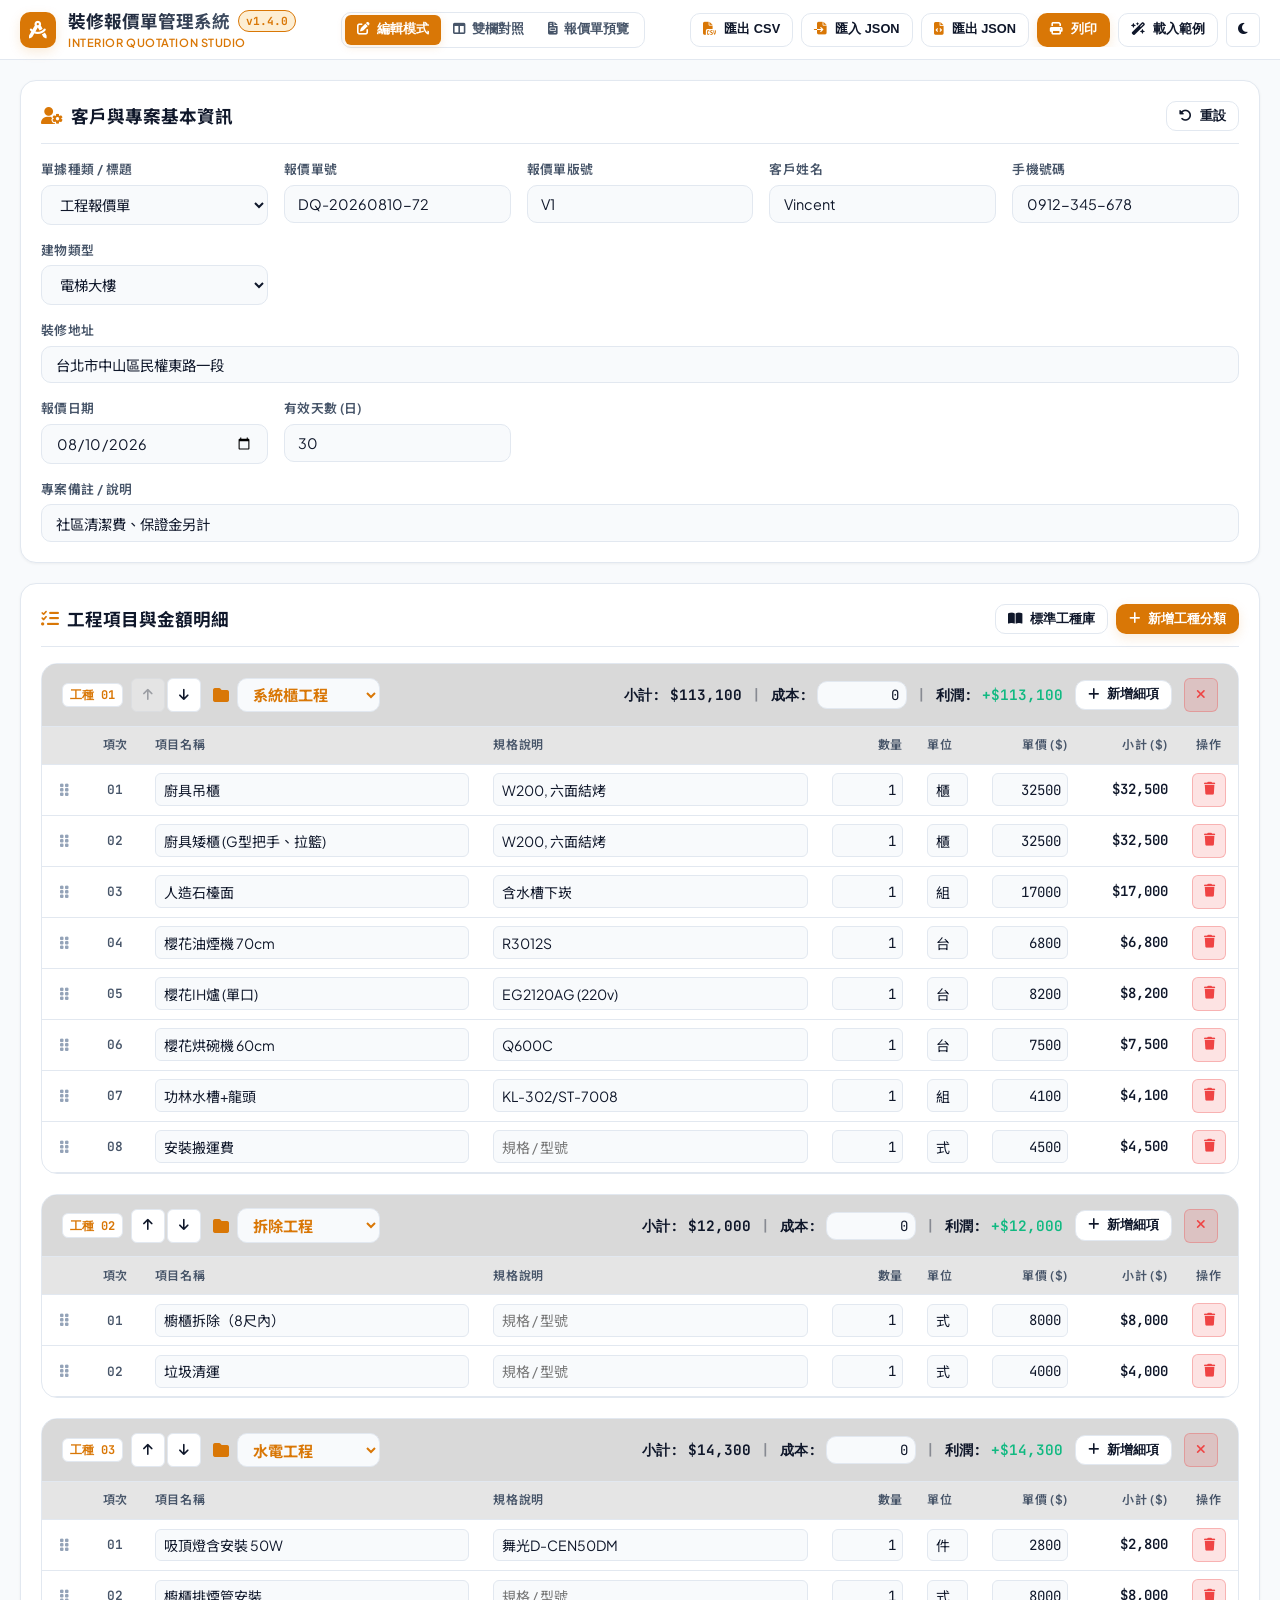
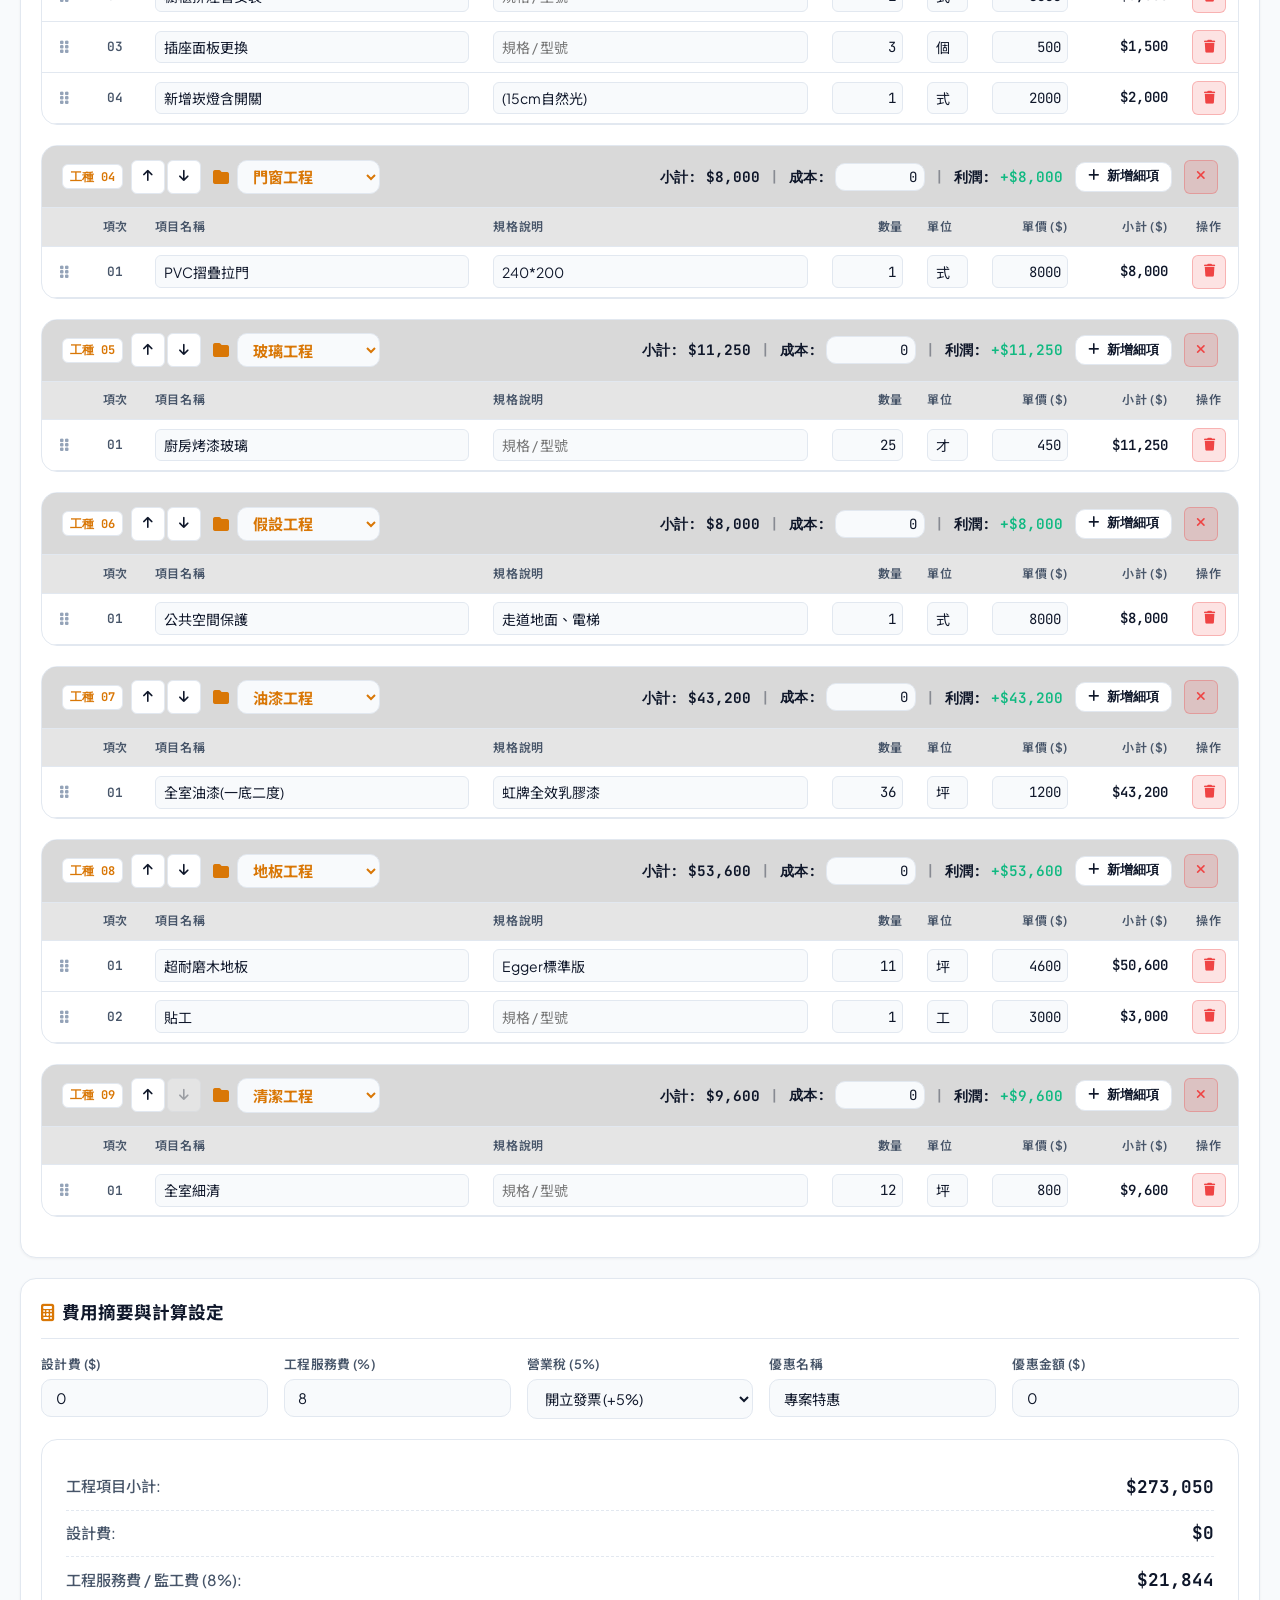
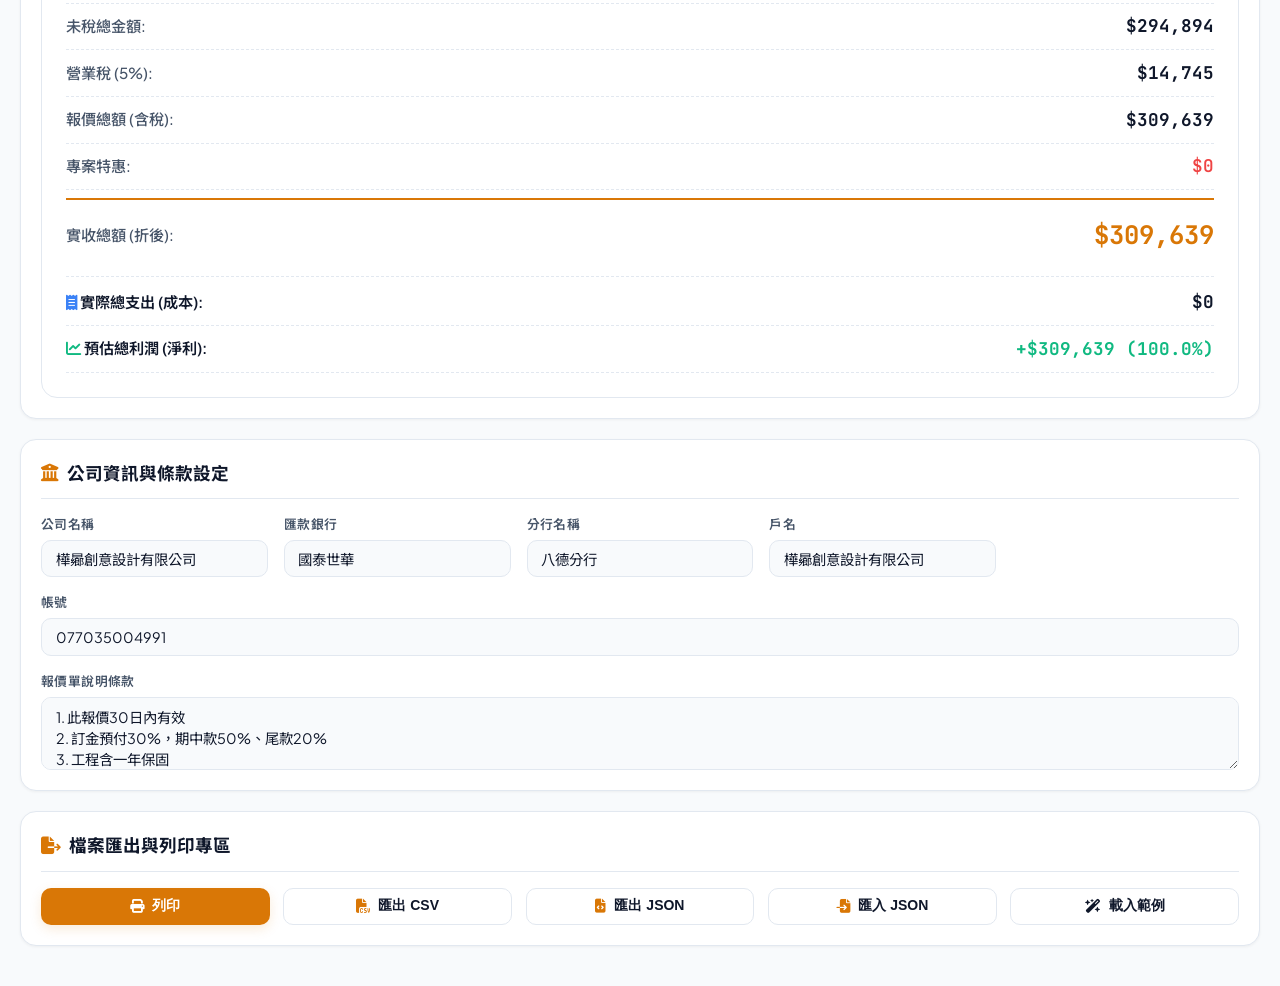
==== commit 11f3288a: "Add files via upload" ====
--- a/HX_quotation/index.html
+++ b/HX_quotation/index.html
@@ -22,7 +22,7 @@
       <div>
         <div style="display: flex; align-items: center; gap: 0.5rem;">
           <div class="brand-title">裝修報價單管理系統</div>
-          <span class="version-badge" onclick="openChangelogModal()" title="點擊查看版本歷史與更新紀錄">v1.3.1</span>
+          <span class="version-badge" onclick="openChangelogModal()" title="點擊查看版本歷史與更新紀錄">v1.4.0</span>
         </div>
         <div class="brand-subtitle">Interior Quotation Studio</div>
       </div>
@@ -84,6 +84,13 @@
           </button>
         </div>
         <div class="form-grid">
+          <div class="form-group">
+            <label class="form-label" for="docType">單據種類 / 標題</label>
+            <select class="form-control" id="docType" onchange="updateStateFromForm()">
+              <option value="工程報價單" selected>工程報價單</option>
+              <option value="結帳請款單">結帳請款單</option>
+            </select>
+          </div>
           <div class="form-group">
             <label class="form-label" for="quoteNo">報價單號</label>
             <input type="text" class="form-control" id="quoteNo" placeholder="如：DQ-20260810-01"
@@ -191,6 +198,11 @@
             <input type="number" class="form-control" id="discountAmount" value="0" min="0"
               oninput="updateStateFromForm()">
           </div>
+          <div class="form-group" id="paidAmountGroup" style="display: none;">
+            <label class="form-label" for="paidAmount">已收金額 (已付工程款) ($)</label>
+            <input type="number" class="form-control" id="paidAmount" value="0" min="0"
+              oninput="updateStateFromForm()">
+          </div>
         </div>
 
         <!-- Real-time Cost Calculation Live Summary Panel -->
@@ -226,6 +238,16 @@
           <div class="summary-row total-row">
             <span class="label">實收總額 (折後):</span>
             <span class="value" id="calcFinalTotal">$0</span>
+          </div>
+          <div class="summary-row" id="calcPaidRow">
+            <span class="label">已收金額 (已付工程款):</span>
+            <span class="value" id="calcPaidAmount">$0</span>
+          </div>
+          <div class="summary-row total-row" id="calcBalanceRow" style="border-top: 2px dashed var(--accent-amber); margin-top: 0.5rem; padding-top: 0.5rem;">
+            <span class="label" style="color: var(--accent-amber); font-weight: 700;">
+              <i class="fa-solid fa-money-bill-wave"></i> 結帳尾款 (應收金額):
+            </span>
+            <span class="value" id="calcBalanceDue" style="color: var(--accent-amber); font-weight: 800; font-size: 1.1rem;">$0</span>
           </div>
           <!-- Internal Cost & Profit Real-time Calculation -->
           <div class="summary-row internal-profit-row" style="margin-top: 0.75rem; padding-top: 0.75rem; border-top: 1px dashed var(--border-color);">
@@ -288,7 +310,7 @@
           </div>
         </div>
         <div style="display: flex; flex-wrap: wrap; gap: 0.85rem;">
-          <button class="btn btn-primary" onclick="triggerPrint()" title="列印或儲存為 A4 PDF 報價單" style="flex: 1; min-width: 130px;">
+          <button class="btn btn-primary" onclick="triggerPrint()" title="列印或儲存為 A4 PDF 報價單/請款單" style="flex: 1; min-width: 130px;">
             <i class="fa-solid fa-print"></i> 列印
           </button>
           <button class="btn btn-secondary" onclick="exportCsvFile()" title="開啟資料夾選擇路徑匯出 CSV 表格檔" style="flex: 1; min-width: 130px;">
@@ -316,6 +338,7 @@
         <div class="quote-paper" id="quotePaper">
           <div class="quote-header-title" id="prevCompanyName">樺曏創意設計有限公司</div>
           <div
+            id="prevDocTitle"
             style="text-align: center; font-size: 14pt; font-weight: 700; color: #334155; margin-bottom: 14px; letter-spacing: 0.1em;">
             工程報價單
           </div>
@@ -412,6 +435,14 @@
                   <td class="sum-label">實收總額</td>
                   <td class="sum-val" id="prevFinalTotal">$0</td>
                 </tr>
+                <tr id="prevPaidRow">
+                  <td class="sum-label">已收金額</td>
+                  <td class="sum-val" id="prevPaidAmount">$0</td>
+                </tr>
+                <tr id="prevBalanceRow" class="balance-total-row">
+                  <td class="sum-label" style="color: #991b1b; font-weight: 700;">結帳尾款</td>
+                  <td class="sum-val" id="prevBalanceDue" style="color: #991b1b; font-weight: 800; font-size: 11pt;">$0</td>
+                </tr>
               </table>
             </div>
           </div>
@@ -596,9 +627,20 @@
       <div class="modal-body" style="line-height: 1.7;">
         <div style="background: var(--bg-input); padding: 1rem; border-radius: var(--radius-md); border-left: 4px solid var(--accent-amber); margin-bottom: 1rem;">
           <div style="font-weight: 700; color: var(--accent-amber); font-size: 1.05rem;">
-            v1.3.1 (2026-08-12 最新版本)
+            v1.4.0 (2026-09-10 最新版本)
           </div>
           <ul style="margin-left: 1.25rem; font-size: 0.88rem; color: var(--text-main); margin-top: 0.4rem;">
+            <li><strong>新增列印結帳單模式</strong>：支援快速切換單據標題為「工程報價單」或「結帳請款單」，列印及 PDF 檔名自動同步。</li>
+            <li><strong>新增已收金額與尾款計算欄位</strong>：可填寫已收/已付工程款，並於編輯器與 A4 報價單自動計算顯示「結帳尾款 (應收金額)」。</li>
+            <li><strong>一鍵列印按鈕優化</strong>：新增「列印報價單」與「列印結帳請款單」專屬快捷鍵。</li>
+          </ul>
+        </div>
+
+        <div style="background: var(--bg-input); padding: 1rem; border-radius: var(--radius-md); border-left: 4px solid #64748b; margin-bottom: 1rem;">
+          <div style="font-weight: 700; color: var(--text-main); font-size: 0.95rem;">
+            v1.3.1 (2026-08-12)
+          </div>
+          <ul style="margin-left: 1.25rem; font-size: 0.85rem; color: var(--text-muted); margin-top: 0.4rem;">
             <li><strong>PDF 預設檔名優化</strong>：將匯出 / 列印成 PDF 之預設檔名自動設定為 `[報價單號]_[裝修地址]_公司名稱.pdf`。</li>
           </ul>
         </div>
--- a/HX_quotation/styles.css
+++ b/HX_quotation/styles.css
@@ -963,6 +963,13 @@
   font-size: 11pt;
 }
 
+.quote-paper .summary-table tr.balance-total-row td {
+  background: #fff1f2;
+  color: #991b1b;
+  font-size: 11pt;
+  border-top: 2px solid #f87171;
+}
+
 .quote-paper .notes-block {
   font-size: 9pt;
   border: 1px solid #cbd5e1;
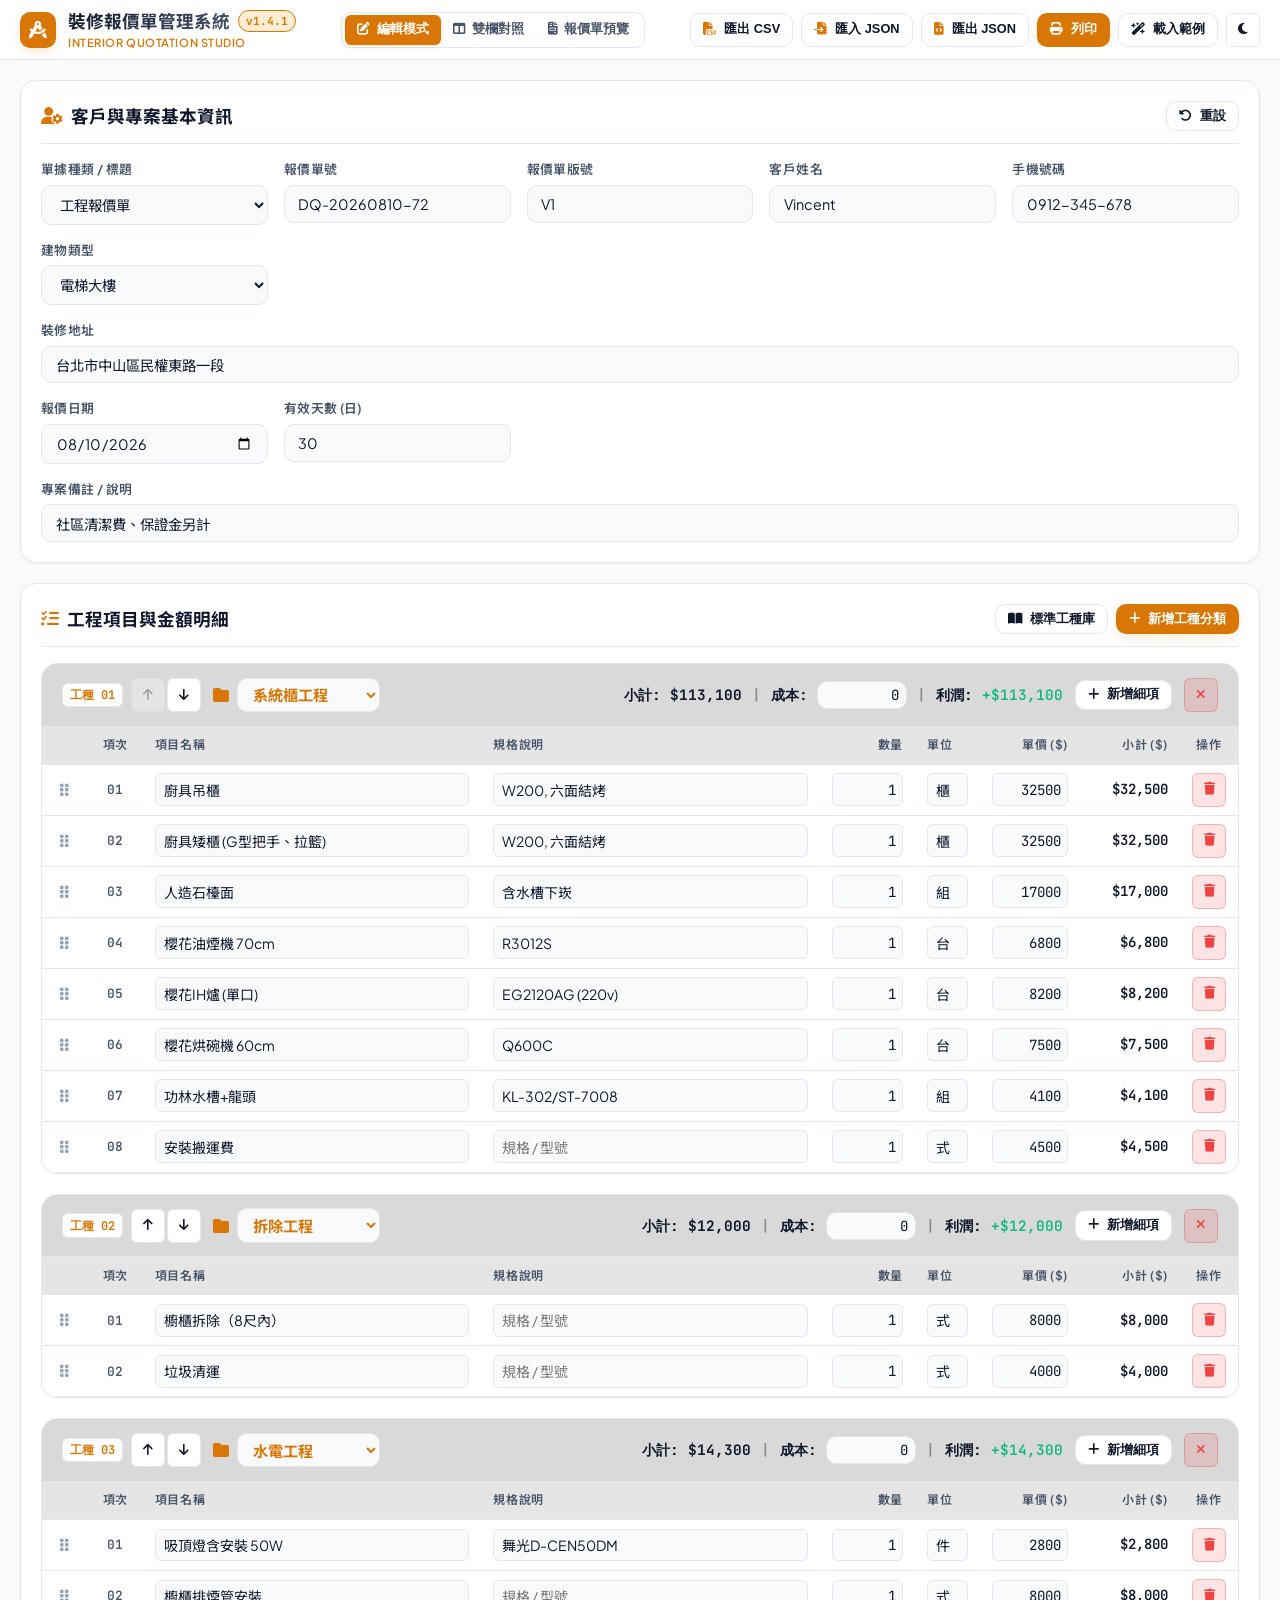
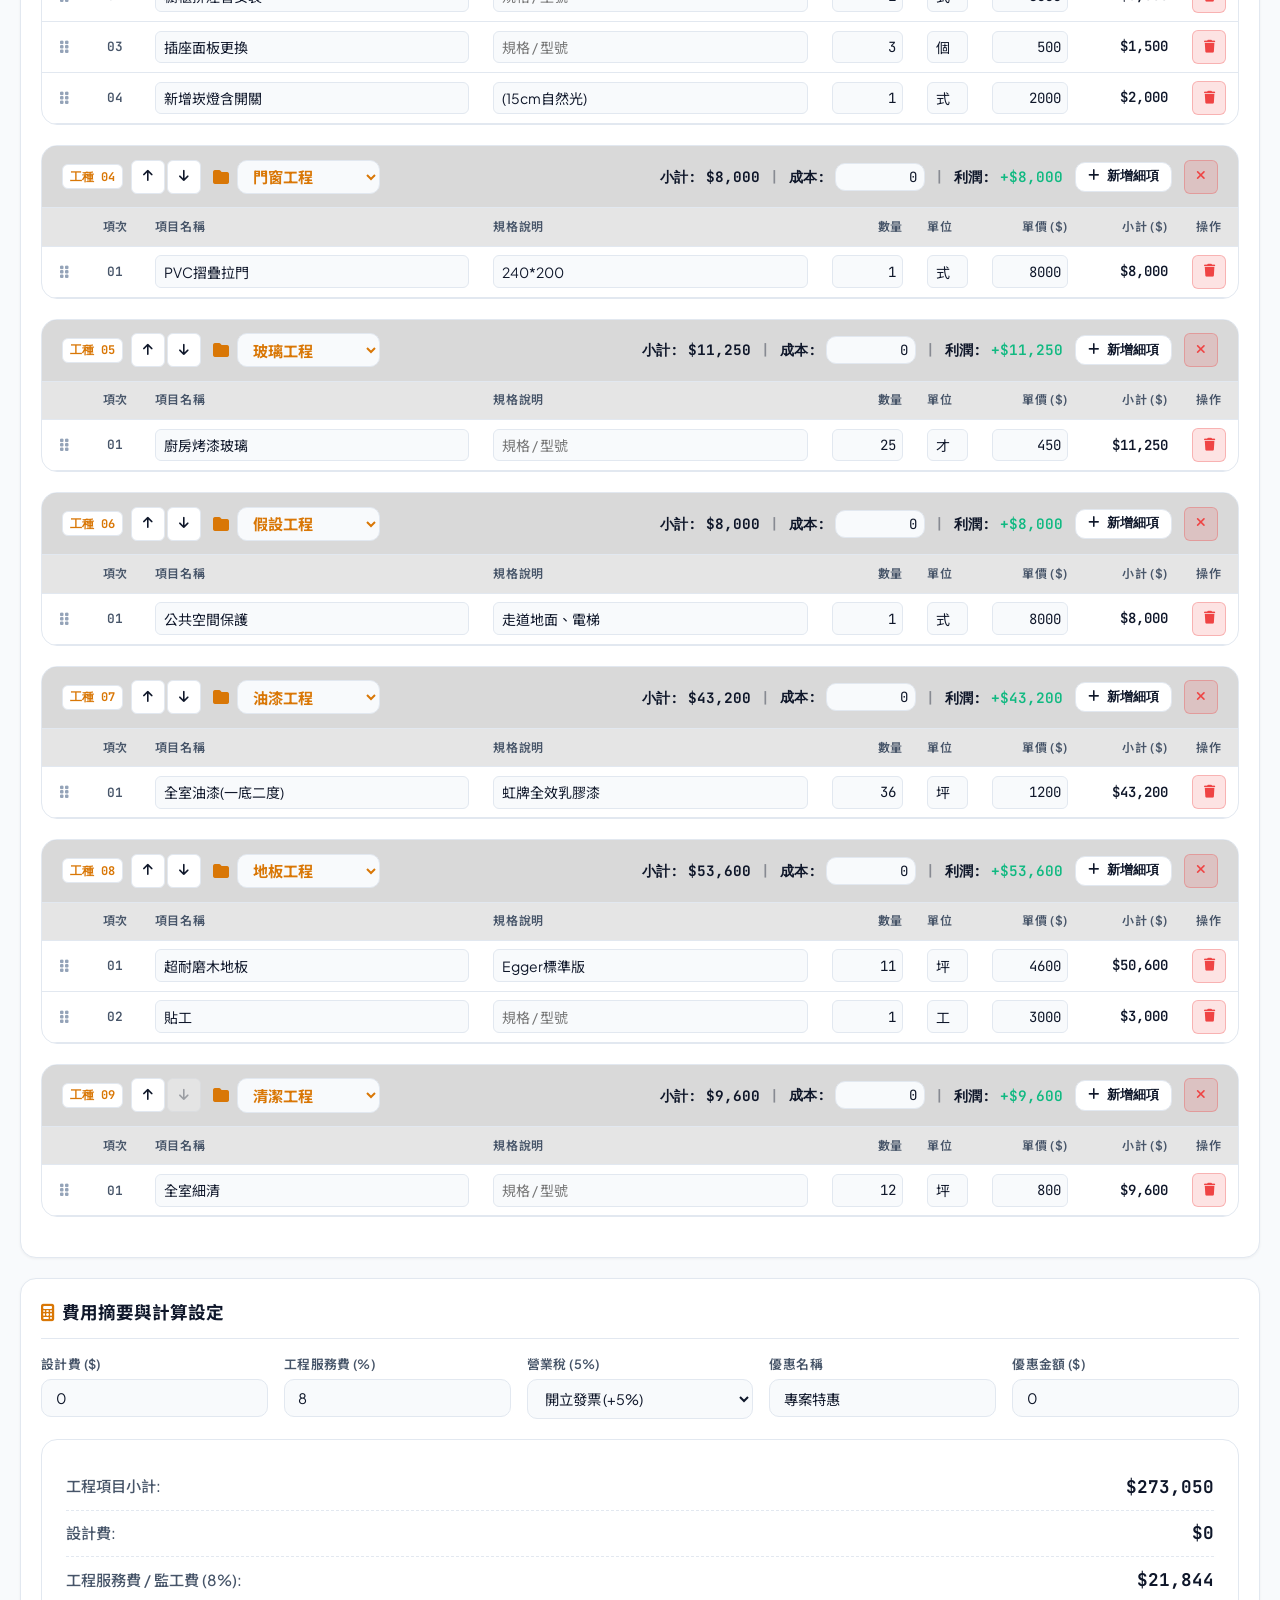
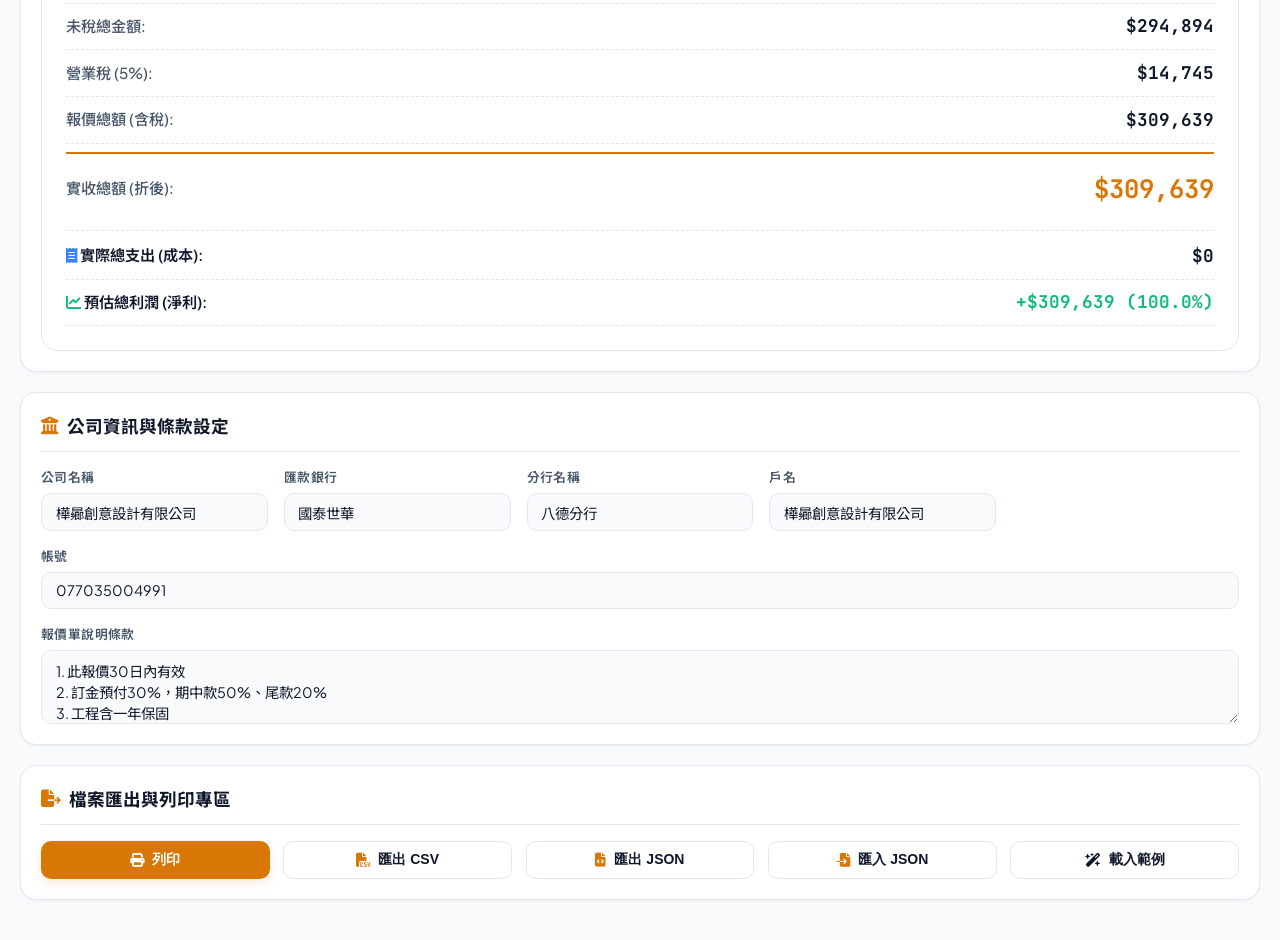
==== commit afef71a3: "Add files via upload" ====
--- a/HX_quotation/index.html
+++ b/HX_quotation/index.html
@@ -4,7 +4,7 @@
 <head>
   <meta charset="UTF-8">
   <meta name="viewport" content="width=device-width, initial-scale=1.0">
-  <title>室內裝修報價單管理系統 - 樺曏創意設計</title>
+  <title>室內裝修報價單管理系統 - 樺曏安家</title>
   <meta name="description" content="專業室內裝修報價單管理系統，支援項目新增修改刪除、工程小計自動計算、監工服務費與稅額計算、A4 報價單列印匯出。">
   <!-- FontAwesome Icons -->
   <link rel="stylesheet" href="https://cdnjs.cloudflare.com/ajax/libs/font-awesome/6.4.0/css/all.min.css">
@@ -22,7 +22,7 @@
       <div>
         <div style="display: flex; align-items: center; gap: 0.5rem;">
           <div class="brand-title">裝修報價單管理系統</div>
-          <span class="version-badge" onclick="openChangelogModal()" title="點擊查看版本歷史與更新紀錄">v1.4.0</span>
+          <span class="version-badge" onclick="openChangelogModal()" title="點擊查看版本歷史與更新紀錄">v1.4.1</span>
         </div>
         <div class="brand-subtitle">Interior Quotation Studio</div>
       </div>
@@ -228,7 +228,7 @@
             <span class="value" id="calcTaxFee">$0</span>
           </div>
           <div class="summary-row">
-            <span class="label">報價總額 (含稅):</span>
+            <span class="label" id="calcGrandTotalLabel">報價總額 (含稅):</span>
             <span class="value" id="calcGrandTotal">$0</span>
           </div>
           <div class="summary-row" id="calcDiscountRow">
@@ -403,35 +403,35 @@
             <!-- Bottom Cost Summary Block -->
             <div class="summary-block summary-flex-item">
               <table class="summary-table">
-                <tr>
+                <tr id="prevEngSubtotalRow">
                   <td class="sum-label">工程小計</td>
                   <td class="sum-val" id="prevEngSubtotal">$0</td>
                 </tr>
-                <tr>
+                <tr id="prevDesignFeeRow">
                   <td class="sum-label">設計費</td>
                   <td class="sum-val" id="prevDesignFee">$0</td>
                 </tr>
-                <tr>
+                <tr id="prevServiceFeeRow">
                   <td class="sum-label">工程服務費 (<span id="prevServiceRate">8</span>%)</td>
                   <td class="sum-val" id="prevServiceFee">$0</td>
                 </tr>
-                <tr>
+                <tr id="prevUntaxedTotalRow">
                   <td class="sum-label">未稅金額</td>
                   <td class="sum-val" id="prevUntaxedTotal">$0</td>
                 </tr>
-                <tr>
+                <tr id="prevTaxFeeRow">
                   <td class="sum-label">營業稅 (5%)</td>
                   <td class="sum-val" id="prevTaxFee">$0</td>
                 </tr>
-                <tr>
-                  <td class="sum-label">報價總額 (含稅)</td>
+                <tr id="prevGrandTotalRow">
+                  <td class="sum-label" id="prevGrandTotalLabel">報價總額 (含稅)</td>
                   <td class="sum-val" id="prevGrandTotal">$0</td>
                 </tr>
                 <tr id="prevDiscountRow">
                   <td class="sum-label" id="prevDiscountName">專案特惠</td>
                   <td class="sum-val" id="prevDiscountAmount" style="color: #dc2626;">-$0</td>
                 </tr>
-                <tr class="grand-total">
+                <tr class="grand-total" id="prevFinalTotalRow">
                   <td class="sum-label">實收總額</td>
                   <td class="sum-val" id="prevFinalTotal">$0</td>
                 </tr>
@@ -627,9 +627,21 @@
       <div class="modal-body" style="line-height: 1.7;">
         <div style="background: var(--bg-input); padding: 1rem; border-radius: var(--radius-md); border-left: 4px solid var(--accent-amber); margin-bottom: 1rem;">
           <div style="font-weight: 700; color: var(--accent-amber); font-size: 1.05rem;">
-            v1.4.0 (2026-09-10 最新版本)
+            v1.4.1 (2026-11-04 最新版本)
           </div>
           <ul style="margin-left: 1.25rem; font-size: 0.88rem; color: var(--text-main); margin-top: 0.4rem;">
+            <li><strong>工種分類預設增加「設計規劃」</strong>：工種分類預設選單新增「設計規劃」，並擴充標準工種庫提供常用設計項目。</li>
+            <li><strong>營業稅與總額輸出優化</strong>：選擇「免開立發票 (0%)」或稅額為 0 時，輸出報價單中不顯示「營業稅 (5%)」與「未稅金額」，總額標題自動顯示為「報價總額(未稅)」。</li>
+            <li><strong>系統標題更新</strong>：頁面標題（Title）正式更新為「室內裝修報價單管理系統 - 樺曏安家」。</li>
+            <li><strong>結算費用項目輸出過濾</strong>：最後結算欄位（如設計費、服務費、優惠等）填入 0 時，於報價單輸出中自動隱藏，原本工程細項則維持完整顯示。</li>
+          </ul>
+        </div>
+
+        <div style="background: var(--bg-input); padding: 1rem; border-radius: var(--radius-md); border-left: 4px solid #64748b; margin-bottom: 1rem;">
+          <div style="font-weight: 700; color: var(--text-main); font-size: 0.95rem;">
+            v1.4.0 (2026-09-10)
+          </div>
+          <ul style="margin-left: 1.25rem; font-size: 0.88rem; color: var(--text-muted); margin-top: 0.4rem;">
             <li><strong>新增列印結帳單模式</strong>：支援快速切換單據標題為「工程報價單」或「結帳請款單」，列印及 PDF 檔名自動同步。</li>
             <li><strong>新增已收金額與尾款計算欄位</strong>：可填寫已收/已付工程款，並於編輯器與 A4 報價單自動計算顯示「結帳尾款 (應收金額)」。</li>
             <li><strong>一鍵列印按鈕優化</strong>：新增「列印報價單」與「列印結帳請款單」專屬快捷鍵。</li>
